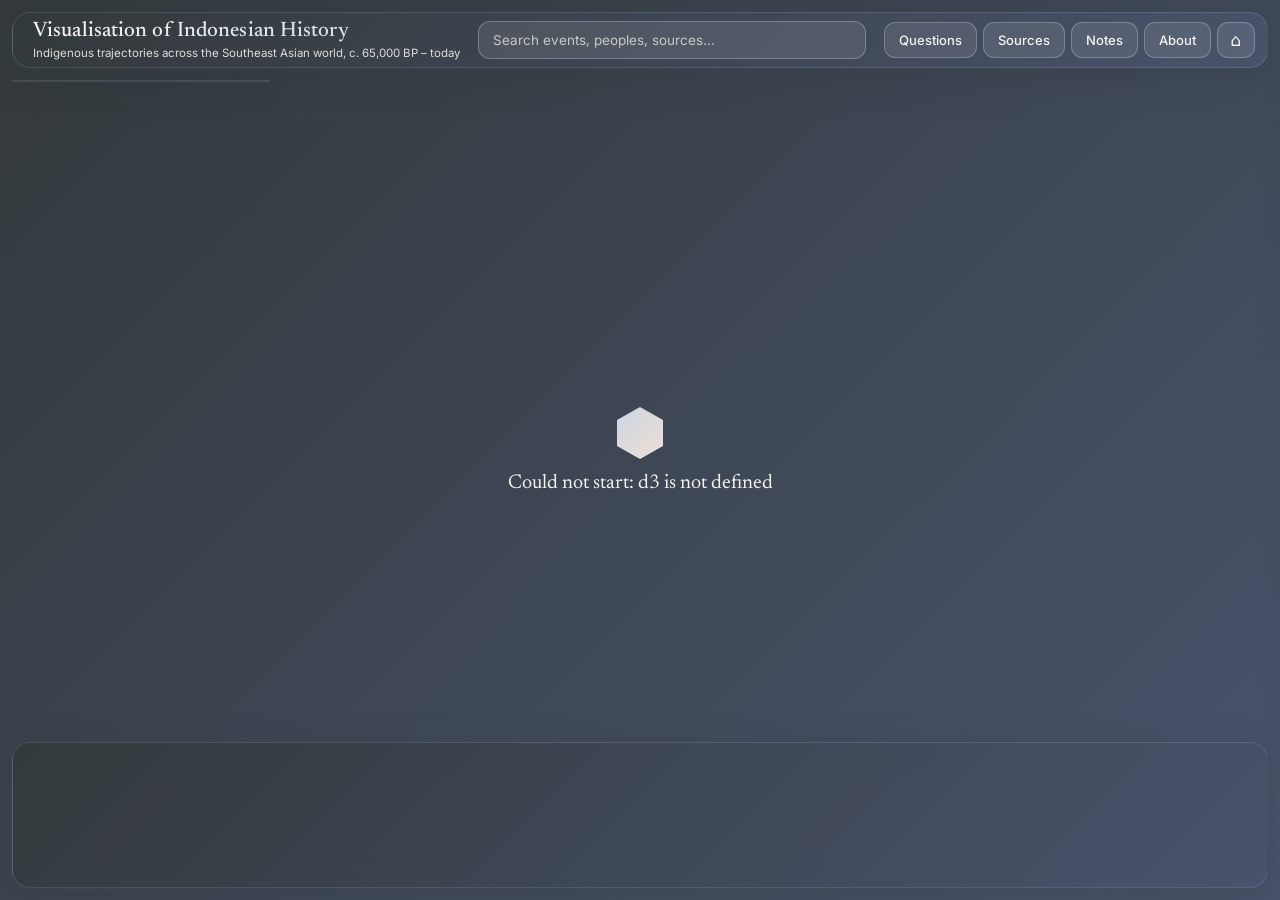
==== index.html @ e8278338 "First release: Civ-style hex map of Southeast Asian indigenous histories 111 event cards, 50 animate" ====
<!DOCTYPE html>
<html lang="en">
<head>
<meta charset="utf-8">
<meta name="viewport" content="width=device-width, initial-scale=1, viewport-fit=cover">
<title>Visualisation of Indonesian History</title>
<meta name="description" content="An interactive hex map of the Southeast Asian world: indigenous trajectories, trade, religion, colonialism and independence, with verifiable scholarly sources.">
<meta name="theme-color" content="#33393B">
<link rel="preconnect" href="https://fonts.googleapis.com">
<link rel="preconnect" href="https://fonts.gstatic.com" crossorigin>
<link href="https://fonts.googleapis.com/css2?family=Inter:wght@400;500;600&family=Newsreader:ital,opsz,wght@0,6..72,400;0,6..72,500;0,6..72,600;1,6..72,400;1,6..72,500&display=swap" rel="stylesheet">
<link rel="icon" href="data:image/svg+xml,%3Csvg xmlns=%27http://www.w3.org/2000/svg%27 viewBox=%270 0 32 32%27%3E%3Cpolygon points=%2716,2 29,9 29,23 16,30 3,23 3,9%27 fill=%27%2349546D%27 stroke=%27%23CCD6E6%27 stroke-width=%272%27/%3E%3C/svg%3E">
<link rel="stylesheet" href="css/app.css">
</head>
<body>
<div id="app">
  <!-- Map: canvases (hex world) + one SVG overlay for labels, routes, badges, banners -->
  <div id="map" aria-label="Hex map of Southeast Asia">
    <canvas id="hexCanvas"></canvas>
    <canvas id="dotsCanvas"></canvas>
    <svg id="svg" role="application" aria-label="Interactive map. Drag to pan, scroll to zoom."></svg>
    <div id="loading" class="loading"><div class="loading-hex"></div><span>Raising the map…</span></div>
  </div>

  <header id="topbar" class="topbar">
    <div class="brand">
      <h1>Visualisation of Indonesian History</h1>
      <p>Indigenous trajectories across the Southeast Asian world, c. 65,000&nbsp;BP – today</p>
    </div>
    <div class="search" role="search">
      <input id="search" type="search" placeholder="Search events, peoples, sources…" aria-label="Search events, peoples and sources" autocomplete="off">
      <div id="searchResults" class="search-results" hidden></div>
    </div>
    <nav class="topnav" aria-label="Main">
      <button class="btn" data-open="questions" aria-label="Questions guided tour">Questions</button>
      <button class="btn" data-open="sources" aria-label="Sources bibliography">Sources</button>
      <button class="btn" data-open="notes" aria-label="Notes">Notes</button>
      <button class="btn" data-open="about" aria-label="About">About</button>
      <button class="btn btn-icon" id="btnHome" aria-label="Reset map to home view" title="Home view">⌂</button>
    </nav>
  </header>

  <aside id="layers" class="layers" aria-label="Layers"></aside>

  <aside id="card" class="card" aria-label="Detail card" aria-hidden="true"></aside>

  <div id="tourHud" class="tour-hud" hidden></div>

  <footer id="timeline" class="timeline" aria-label="Timeline"></footer>

  <nav id="tabbar" class="tabbar" aria-label="Mobile navigation">
    <button data-tab="layers"><span>◫</span>Layers</button>
    <button data-open="questions"><span>?</span>Questions</button>
    <button data-open="sources"><span>❡</span>Sources</button>
    <button data-open="notes"><span>✎</span>Notes</button>
    <button data-open="about"><span>i</span>About</button>
  </nav>

  <div id="modal" class="modal" hidden><div class="modal-backdrop"></div><section class="modal-sheet" role="dialog" aria-modal="true" id="modalSheet"></section></div>
  <div id="popover" class="popover" hidden></div>
  <div id="tooltip" class="tooltip" role="tooltip" hidden></div>
</div>

<script src="vendor/d3.min.js"></script>
<script src="vendor/topojson-client.min.js"></script>
<script type="module" src="js/main.js"></script>
</body>
</html>
---- css/app.css ----
/* Visualisation of Indonesian History — palette A only.
   Forest River #33393B · Blue Indigo #49546D · Raindrops #B2ABB4 · Vaporous Gray #DFDDD7 · VG Var #F6F4EF · Dew #EEDED1 · Ancient Water #CCD6E6
   Rule: every surface sets its own colour together with its background. Raindrops only on dark. Soft body text on light: #5B6264. */
:root {
  --forest: #33393B; --indigo: #49546D; --rain: #B2ABB4; --vapor: #DFDDD7; --vgvar: #F6F4EF; --dew: #EEDED1; --water: #CCD6E6; --soft: #5B6264;
  --dusk: linear-gradient(135deg, #33393B 0%, #49546D 100%);
  --mist: linear-gradient(165deg, #F6F4EF, #EEDED1 55%, #CCD6E6);
  --serif: 'Newsreader', 'Iowan Old Style', 'Palatino Linotype', Georgia, serif;
  --sans: 'Inter', system-ui, -apple-system, 'Segoe UI', Roboto, sans-serif;
  --shadow: 0 10px 34px rgba(51, 57, 59, .28), 0 2px 8px rgba(73, 84, 109, .18);
  --tl-h: 146px; --top-h: 56px;
}
* { box-sizing: border-box; }
html, body { margin: 0; height: 100%; overflow: hidden; background: #33393B; color: #F6F4EF; font-family: var(--sans); font-size: 14px; -webkit-font-smoothing: antialiased; }
#app { position: fixed; inset: 0; }
button { font: inherit; cursor: pointer; }
a { color: inherit; }
:focus-visible { outline: 2px solid #CCD6E6; outline-offset: 2px; }
.card :focus-visible, .modal-sheet :focus-visible, .popover :focus-visible { outline-color: #49546D; }
[hidden] { display: none !important; }
.muted { color: var(--soft); }
kbd { font: 500 12px var(--sans); background: #EEDED1; color: #33393B; border-radius: 6px; padding: 1px 7px; border: 1px solid #DFDDD7; }
code { font: 13px ui-monospace, Menlo, monospace; background: #EEDED1; color: #33393B; padding: 1px 6px; border-radius: 6px; }

/* ---------- map ---------- */
#map { position: absolute; inset: 0; background: radial-gradient(120% 90% at 30% 20%, #49546D 0%, #3E4659 45%, #33393B 100%); overflow: hidden; }
#hexCanvas, #dotsCanvas, #svg { position: absolute; left: 0; top: 0; }
#hexCanvas, #dotsCanvas { pointer-events: none; }
#svg { touch-action: none; cursor: grab; outline: none; }
#svg:active { cursor: grabbing; }
.loading { position: absolute; inset: 0; display: grid; place-content: center; justify-items: center; gap: 14px; background: var(--dusk); color: #F6F4EF; font-family: var(--serif); font-size: 20px; z-index: 5; transition: opacity .6s; }
.loading.done { opacity: 0; pointer-events: none; }
.loading-hex { width: 46px; height: 52px; clip-path: polygon(50% 0, 100% 25%, 100% 75%, 50% 100%, 0 75%, 0 25%); background: linear-gradient(135deg, #CCD6E6, #EEDED1); animation: spin 1.6s ease-in-out infinite; }
@keyframes spin { 50% { transform: rotate(60deg) scale(.8); } }
.rivers, .borders { transition: opacity .5s; }
.river-path { stroke: #CCD6E6; stroke-width: 1.1px; stroke-opacity: .85; stroke-linecap: round; }
.border-path { stroke: #33393B; stroke-width: 1.2px; stroke-dasharray: 5 4; stroke-opacity: .55; }
.borders { opacity: 0; }

.map-label { font-family: var(--serif); font-style: italic; pointer-events: none; transition: opacity .35s; user-select: none; }
.map-label.sea { fill: #CCD6E6; }
.map-label.land { fill: #33393B; paint-order: stroke; stroke: rgba(246, 244, 239, .7); stroke-width: 3.2px; stroke-linejoin: round; font-weight: 500; }

/* routes */
.route { opacity: 0; pointer-events: none; transition: opacity .35s; }
.route.vis { opacity: 1; }
.route.vis .r-hit { pointer-events: stroke; cursor: pointer; }
.route.dim { opacity: .38; }
.route.faded { opacity: .34; }
.route.sel { filter: drop-shadow(0 0 5px rgba(246, 244, 239, .55)); }
.r-under { opacity: .6; }
.r-head-u { opacity: .85; }

/* event badges (hexagons) */
#g-badges .badge { position: absolute; pointer-events: none; outline: none; cursor: pointer; transform-origin: 0 0; }
#g-badges .badge.vis { pointer-events: auto; }
#g-badges .badge-in { transform-origin: 0 0; transform: scale(0); opacity: 0; transition: transform .3s cubic-bezier(.34, 1.56, .64, 1), opacity .25s ease; }
#g-badges .badge.vis .badge-in { transform: scale(1); opacity: 1; }
#g-badges .badge.vis:hover .badge-in { transform: translateY(-2px) scale(1.14); }
.b-shadow { opacity: .6; transition: opacity .15s; }
.b-glyph { font-family: 'Noto Sans Symbols 2', 'Noto Sans Symbols', 'Noto Sans Devanagari', 'Segoe UI Symbol', 'Apple Symbols', var(--sans); font-size: 16px; font-weight: 600; fill: #33393B; pointer-events: none; user-select: none; }
.badge:focus-visible .b-shadow { opacity: 1; fill: #F6F4EF; }
.badge.hl .b-shadow { fill: #CCD6E6; opacity: .95; }
.badge .pulse { transform-origin: 0 0; stroke: none; opacity: 0; }
.badge.sel .pulse { stroke: #F6F4EF; stroke-width: 2.2; animation: pulse 1.7s ease-out infinite; }
.badge.sel .b-shadow { fill: #F6F4EF; opacity: 1; }
@keyframes pulse { 0% { transform: scale(1); opacity: .95; } 100% { transform: scale(2.1); opacity: 0; } }
.badge .leader line { stroke: rgba(246, 244, 239, .75); stroke-width: 1.2; }
.badge .leader circle { fill: #F6F4EF; stroke: #33393B; stroke-width: 1; }
.badge:not(.nudged) .leader { display: none; }

/* people banners */
#g-banners .banner { pointer-events: none; opacity: 0; transition: opacity .25s; cursor: pointer; outline: none; }
#g-banners .banner.vis { opacity: 1; pointer-events: auto; }
.banner-in { transition: transform .18s; }
.banner:hover .banner-in { transform: translateY(-2px); }
.pill { stroke: rgba(204, 214, 230, .55); stroke-width: 1; filter: drop-shadow(0 2px 3px rgba(51, 57, 59, .45)); }
.pill-text { fill: #F6F4EF; font: 500 12px var(--sans); pointer-events: none; user-select: none; }
.pill-hex { fill: #CCD6E6; }
.pin { fill: #33393B; }
.pin-dot { fill: #F6F4EF; stroke: #33393B; stroke-width: 1.4; }
.banner.sel .pill, .banner:focus-visible .pill { stroke: #F6F4EF; stroke-width: 2.2; }

/* ---------- shared buttons ---------- */
.btn { display: inline-flex; align-items: center; justify-content: center; gap: 6px; min-height: 36px; padding: 6px 14px; border-radius: 11px; border: 1px solid rgba(246, 244, 239, .24); background: rgba(246, 244, 239, .10); color: #F6F4EF; font-size: 13px; font-weight: 500; text-decoration: none; transition: transform .18s, background .18s, box-shadow .18s; line-height: 1.1; }
.btn:hover { transform: translateY(-1px); background: rgba(246, 244, 239, .2); box-shadow: 0 4px 12px rgba(51, 57, 59, .25); }
.btn:disabled { opacity: .5; cursor: default; transform: none; box-shadow: none; }
.btn-icon { min-width: 38px; padding: 6px 8px; font-size: 17px; }
.btn-sm { min-height: 30px; padding: 4px 11px; font-size: 12.5px; border-radius: 10px; }
.btn-round { width: 42px; height: 42px; min-height: 42px; padding: 0; border-radius: 50%; font-size: 15px; background: linear-gradient(135deg, #F6F4EF, #CCD6E6); color: #33393B; border-color: transparent; }
.btn-round.btn-sm { width: 34px; height: 34px; min-height: 34px; font-size: 20px; background: rgba(246, 244, 239, .12); color: #F6F4EF; border: 1px solid rgba(246, 244, 239, .25); }
.btn-glass { background: rgba(246, 244, 239, .14); color: #F6F4EF; border-color: rgba(246, 244, 239, .3); }
.link-btn { background: none; border: 0; padding: 0; color: inherit; text-decoration: underline; text-underline-offset: 2px; font-size: inherit; cursor: pointer; }
/* light surfaces */
.card .btn:not(.btn-glass), .modal-sheet .btn, .popover .btn { background: #EEDED1; color: #33393B; border-color: #DFDDD7; }
.card .btn:not(.btn-glass):hover, .modal-sheet .btn:hover, .popover .btn:hover { background: #CCD6E6; }
.btn-quiet { background: transparent !important; border-color: #B2ABB4 !important; }
.btn-primary { background: var(--dusk) !important; color: #F6F4EF !important; border-color: transparent !important; }
.btn-primary:hover { box-shadow: 0 6px 16px rgba(73, 84, 109, .45); }
.x-btn { flex: none; }

/* ---------- top bar ---------- */
.topbar { position: absolute; z-index: 20; top: 12px; left: 12px; right: 12px; height: var(--top-h); display: flex; align-items: center; gap: 18px; padding: 0 12px 0 20px; border-radius: 18px; background: linear-gradient(135deg, rgba(51, 57, 59, .93), rgba(73, 84, 109, .9)); color: #F6F4EF; backdrop-filter: blur(14px) saturate(1.1); -webkit-backdrop-filter: blur(14px); box-shadow: var(--shadow); border: 1px solid rgba(204, 214, 230, .14); }
.brand { min-width: 0; flex: 0 1 auto; }
.brand h1 { margin: 0; font: 500 21px/1.1 var(--serif); letter-spacing: .005em; background: linear-gradient(90deg, #F6F4EF, #CCD6E6); -webkit-background-clip: text; background-clip: text; -webkit-text-fill-color: transparent; color: #F6F4EF; white-space: nowrap; }
.brand p { margin: 2px 0 0; font-size: 11.5px; color: #DFDDD7; white-space: nowrap; overflow: hidden; text-overflow: ellipsis; }
.search { position: relative; flex: 1 1 260px; max-width: 440px; margin-left: auto; }
.search input { width: 100%; height: 38px; border-radius: 12px; border: 1px solid rgba(246, 244, 239, .26); background: rgba(246, 244, 239, .10); color: #F6F4EF; padding: 0 14px; font: 13.5px var(--sans); }
.search input::placeholder { color: #DFDDD7; opacity: .85; }
.search input:focus { background: rgba(246, 244, 239, .18); outline: 2px solid #CCD6E6; outline-offset: 1px; }
.search-results { position: absolute; top: 46px; left: 0; right: 0; max-height: 60vh; overflow: auto; background: #F6F4EF; color: #33393B; border-radius: 14px; box-shadow: var(--shadow); padding: 6px; z-index: 30; }
.sr { display: flex; gap: 10px; width: 100%; text-align: left; border: 0; background: transparent; color: #33393B; padding: 8px 10px; border-radius: 10px; align-items: baseline; }
.sr:hover, .sr.on { background: #EEDED1; }
.sr-kind { flex: none; width: 54px; font-size: 10.5px; text-transform: uppercase; letter-spacing: .07em; color: #5B6264; font-weight: 600; }
.sr-main { display: grid; min-width: 0; } .sr-main b { font-weight: 500; overflow: hidden; text-overflow: ellipsis; white-space: nowrap; } .sr-main small { color: #5B6264; font-size: 12px; overflow: hidden; text-overflow: ellipsis; white-space: nowrap; }
.sr-none { padding: 12px; color: #5B6264; }
.topnav { display: flex; gap: 6px; flex: none; }

/* ---------- layers ---------- */
.layers { position: absolute; z-index: 15; left: 12px; top: calc(var(--top-h) + 24px); width: 258px; max-height: calc(100% - var(--top-h) - var(--tl-h) - 52px); overflow: auto; border-radius: 18px; background: linear-gradient(160deg, rgba(51, 57, 59, .92), rgba(73, 84, 109, .88)); color: #F6F4EF; backdrop-filter: blur(14px); -webkit-backdrop-filter: blur(14px); box-shadow: var(--shadow); border: 1px solid rgba(204, 214, 230, .14); scrollbar-width: thin; scrollbar-color: #49546D transparent; }
.layers-toggle { display: flex; justify-content: space-between; align-items: center; width: 100%; padding: 10px 16px; background: #3B4252; border: 0; color: #F6F4EF; font: 500 17px var(--serif); position: sticky; top: 0; z-index: 2; }
.layers.collapsed .layers-body { display: none; } .layers.collapsed .caret { transform: rotate(-90deg); } .caret { transition: transform .2s; }
.layers-body { padding: 0 8px 12px; }
.lyr-group { margin-top: 4px; padding-top: 6px; }
.lyr-h { display: flex; justify-content: space-between; padding: 6px 10px; font-size: 10.5px; letter-spacing: .1em; text-transform: uppercase; color: #DFDDD7; font-weight: 600; }
.lyr { position: relative; display: flex; align-items: center; gap: 9px; padding: 3px 8px; border-radius: 10px; cursor: pointer; transition: background .15s; min-height: 28px; }
.lyr:hover { background: rgba(246, 244, 239, .09); }
.lyr input { position: absolute; opacity: 0; pointer-events: none; }
.switch { flex: none; width: 30px; height: 18px; border-radius: 999px; background: rgba(246, 244, 239, .2); position: relative; transition: background .2s; }
.switch::after { content: ''; position: absolute; left: 2px; top: 2px; width: 14px; height: 14px; border-radius: 50%; background: #F6F4EF; transition: transform .2s, background .2s; }
.lyr input:checked + .switch { background: #CCD6E6; } .lyr input:checked + .switch::after { transform: translateX(12px); background: #33393B; }
.lyr input:focus-visible + .switch { outline: 2px solid #F6F4EF; outline-offset: 2px; }
.lyr-glyph { flex: none; width: 22px; height: 24px; display: grid; place-items: center; font: 600 13px 'Noto Sans Symbols 2', 'Noto Sans Symbols', 'Noto Sans Devanagari', 'Segoe UI Symbol', var(--sans); color: #33393B; background: var(--c); clip-path: polygon(50% 0, 100% 25%, 100% 75%, 50% 100%, 0 75%, 0 25%); }
.lyr-name { flex: 1; font-size: 12.8px; line-height: 1.25; }
.lyr-count { font-size: 11.5px; color: #DFDDD7; font-variant-numeric: tabular-nums; }
.lyr-all { text-transform: none; letter-spacing: 0; font-weight: 500; font-size: 11.5px; }
.legend { margin: 8px 6px 0; padding: 6px 8px 8px; border-radius: 12px; background: rgba(246, 244, 239, .07); }
.leg { display: flex; align-items: center; gap: 8px; padding: 2px 4px; font-size: 12px; } .leg i { width: 14px; height: 14px; border-radius: 4px; border: 1px solid rgba(51, 57, 59, .5); flex: none; }
.leg-note { font-size: 10.5px; color: #DFDDD7; padding: 4px; }

/* ---------- card drawer ---------- */
.card { position: absolute; z-index: 25; right: 12px; top: calc(var(--top-h) + 24px); bottom: calc(var(--tl-h) + 24px); width: 428px; max-width: calc(100% - 24px); border-radius: 18px; background: #F6F4EF; color: #33393B; box-shadow: var(--shadow); overflow: hidden; transform: translateX(calc(100% + 30px)); transition: transform .32s cubic-bezier(.2, .8, .2, 1); border: 1px solid rgba(204, 214, 230, .3); }
.card.open { transform: none; }
.card-scroll { height: 100%; overflow-y: auto; scrollbar-width: thin; scrollbar-color: #B2ABB4 transparent; }
.card-head { position: relative; min-height: 190px; padding: 14px 16px 18px; background: var(--dusk); color: #F6F4EF; display: flex; flex-direction: column; gap: 10px; overflow: hidden; }
.card-head .pattern { position: absolute; inset: 0; width: 100%; height: 100%; }
.card-head-shade { position: absolute; inset: 0; background: linear-gradient(90deg, rgba(51, 57, 59, .72), rgba(51, 57, 59, .25) 70%, transparent), linear-gradient(0deg, rgba(51, 57, 59, .55), transparent 55%); }
.card-head > *:not(.pattern):not(.card-head-shade) { position: relative; }
.card-tools { display: flex; justify-content: flex-end; gap: 6px; }
.card-chips { display: flex; flex-wrap: wrap; gap: 6px; }
.card-title-row { display: flex; gap: 12px; align-items: center; margin-top: auto; }
.card-glyph { flex: none; width: 48px; height: 54px; display: grid; place-items: center; font: 600 22px 'Noto Sans Symbols 2', 'Noto Sans Symbols', 'Noto Sans Devanagari', 'Segoe UI Symbol', var(--sans); color: #33393B; background: linear-gradient(160deg, #F6F4EF, var(--c)); clip-path: polygon(50% 0, 100% 25%, 100% 75%, 50% 100%, 0 75%, 0 25%); }
.card-title { margin: 0; font: 500 26px/1.15 var(--serif); color: #F6F4EF; }
.card-sub { margin-top: 5px; font-size: 13px; color: #DFDDD7; display: flex; flex-wrap: wrap; gap: 4px 6px; }
.chip { display: inline-flex; align-items: center; min-height: 32px; padding: 4px 13px; border-radius: 999px; background: #EEDED1; color: #33393B; border: 1px solid #DFDDD7; font-size: 12.5px; text-align: left; transition: transform .18s, background .18s; }
button.chip:hover { transform: translateY(-1px); background: #CCD6E6; }
.chip-glass { min-height: 0; padding: 3px 11px; font-size: 11.5px; background: rgba(246, 244, 239, .15); color: #F6F4EF; border: 1px solid rgba(246, 244, 239, .32); }
.chip-sm { min-height: 24px; padding: 2px 9px; font-size: 11.5px; }
.chip-missing { background: #EEDED1; color: #6E4540; border: 1px dashed #C4968F; }
.card-body { padding: 18px 20px 30px; background: #F6F4EF; color: #33393B; }
.lede { margin: 0 0 14px; font: 400 19.5px/1.5 var(--serif); color: #33393B; }
.lede-sm { margin: 0 0 12px; color: #33393B; }
.para { margin: 0 0 12px; font-size: 14.5px; line-height: 1.68; color: #33393B; }
.debate { margin: 16px 0; padding: 12px 15px; border-radius: 14px; background: #EEDED1; color: #33393B; }
.debate p { margin: 4px 0 0; font-size: 14px; line-height: 1.6; }
.debate-h { font-size: 11px; letter-spacing: .1em; text-transform: uppercase; font-weight: 600; color: #5B6264; }
.card-sec { margin-top: 24px; }
.sec-h { margin: 0 0 10px; font: 600 11.5px var(--sans); letter-spacing: .1em; text-transform: uppercase; color: #5B6264; }
.sec-row { display: flex; justify-content: space-between; align-items: center; gap: 8px; margin-bottom: 4px; } .sec-row .sec-h { margin: 0; }
.chips { display: flex; flex-wrap: wrap; gap: 8px; }
.meta { display: grid; grid-template-columns: auto 1fr; gap: 6px 14px; margin: 6px 0 4px; font-size: 13.5px; } .meta dt { color: #5B6264; } .meta dd { margin: 0; }
.meta a, .src-links a, .card a { color: #49546D; }
.through-time { list-style: none; margin: 0; padding: 0 0 0 16px; border-left: 2px solid #CCD6E6; }
.through-time li { position: relative; padding: 0 0 16px 14px; } .through-time li::before { content: ''; position: absolute; left: -23px; top: 5px; width: 12px; height: 12px; background: linear-gradient(135deg, #33393B, #49546D); clip-path: polygon(50% 0, 100% 25%, 100% 75%, 50% 100%, 0 75%, 0 25%); }
.tt-period { font: 500 16px var(--serif); } .through-time p { margin: 3px 0 6px; font-size: 14px; line-height: 1.6; } .tt-src { display: flex; gap: 6px; flex-wrap: wrap; }

/* sources */
.sources { list-style: none; counter-reset: src; margin: 8px 0 0; padding: 0; display: grid; gap: 12px; }
.src { counter-increment: src; position: relative; padding: 12px 14px 12px 46px; border-radius: 14px; background: linear-gradient(165deg, #F6F4EF, #EEDED1); border: 1px solid #DFDDD7; color: #33393B; }
.src::before { content: counter(src); position: absolute; left: 12px; top: 12px; width: 24px; height: 24px; border-radius: 50%; display: grid; place-items: center; background: var(--dusk); color: #F6F4EF; font: 600 11.5px var(--sans); }
.src.missing::before { display: none; } .src.missing { padding-left: 14px; }
.sources.one .src { padding-left: 14px; } .sources.one .src::before { display: none; }
.src-cite { font-size: 13.5px; line-height: 1.55; } .c-auth { font-weight: 600; } .cite em { font-style: italic; } .src-pages { color: #5B6264; }
.src-badges { display: flex; flex-wrap: wrap; gap: 6px; margin: 7px 0 2px; }
.tag { display: inline-flex; padding: 1px 9px; border-radius: 999px; font-size: 11px; font-weight: 500; background: #DFDDD7; color: #33393B; border: 1px solid #B2ABB4; }
.tag.b-peer { background: #CCD6E6; border-color: #49546D; } .tag.b-oa { background: #F6F4EF; border-color: #49546D; }
.tag.b-local { background: #33393B; color: #F6F4EF; border-color: #33393B; } .tag.b-repo { background: #CCD6E6; border-color: #49546D; }
.src-note { font-size: 12.5px; color: #5B6264; margin: 4px 0; line-height: 1.5; }
.src-links { display: flex; flex-wrap: wrap; align-items: center; gap: 4px 12px; font-size: 12.5px; margin-top: 6px; } .isbn { color: #5B6264; }
.verify-result { margin-top: 8px; font-size: 12.5px; line-height: 1.45; border-radius: 10px; }
.verify-result:not(:empty) { padding: 6px 10px; }
.st-ok { background: #CCD6E6; color: #33393B; } .st-search, .st-weak, .st-busy, .st-offline { background: #DFDDD7; color: #33393B; }
.st-warn, .st-mismatch, .st-notfound { background: #EEDED1; color: #6E4540; border: 1px solid #C4968F; }

/* notes */
.notes-sec textarea { width: 100%; margin: 8px 0; border-radius: 12px; border: 1px solid #B2ABB4; background: #F6F4EF; color: #33393B; padding: 10px 12px; font: 14px/1.5 var(--sans); resize: vertical; }
.row { display: flex; flex-wrap: wrap; gap: 8px; align-items: center; } .row.sp { justify-content: space-between; margin: 10px 0; }
.notes-list { list-style: none; margin: 0; padding: 0; display: grid; gap: 10px; }
.note { padding: 10px 13px; border-radius: 12px; background: #EEDED1; color: #33393B; } .note p { margin: 4px 0 0; font-size: 14px; line-height: 1.55; }
.note-meta { display: flex; flex-wrap: wrap; gap: 4px 10px; align-items: center; font-size: 12px; color: #5B6264; } .note-target { color: #33393B; font-weight: 500; } .note-src { font-size: 12px !important; color: #5B6264; }
.note-meta .link-btn { margin-left: auto; color: #49546D; }

/* ---------- timeline ---------- */
.timeline { position: absolute; z-index: 20; left: 12px; right: 12px; bottom: 12px; height: var(--tl-h); border-radius: 18px; padding: 10px 18px 6px; background: linear-gradient(135deg, rgba(51, 57, 59, .94), rgba(73, 84, 109, .92)); color: #F6F4EF; backdrop-filter: blur(14px); -webkit-backdrop-filter: blur(14px); box-shadow: var(--shadow); border: 1px solid rgba(204, 214, 230, .14); display: flex; flex-direction: column; gap: 2px; }
.tl-head { display: flex; align-items: center; justify-content: space-between; gap: 16px; min-height: 48px; }
.tl-era { min-width: 0; } .era-name { font: 500 27px/1.05 var(--serif); color: #F6F4EF; white-space: nowrap; } .era-years { font-size: 12px; color: #DFDDD7; margin-top: 2px; }
.tl-controls { display: flex; align-items: center; gap: 10px; flex-wrap: nowrap; }
.segs { display: inline-flex; padding: 3px; gap: 2px; border-radius: 999px; background: rgba(246, 244, 239, .11); }
.seg { border: 0; background: transparent; color: #DFDDD7; padding: 5px 12px; border-radius: 999px; font-size: 12px; font-weight: 500; min-height: 28px; transition: background .18s, color .18s; }
.seg:hover { color: #F6F4EF; } .seg.on { background: #F6F4EF; color: #33393B; }
.win-text { font-size: 12px; color: #DFDDD7; min-width: 112px; text-align: right; font-variant-numeric: tabular-nums; }
.tl-track { flex: 1; min-height: 0; position: relative; } .tl-svg { display: block; width: 100%; user-select: none; -webkit-user-select: none; touch-action: none; }
.band { cursor: pointer; outline: none; }
.band-rect { fill: rgba(204, 214, 230, .13); transition: fill .2s; } .band:nth-child(even) .band-rect { fill: rgba(204, 214, 230, .2); }
.band:hover .band-rect, .band:focus-visible .band-rect { fill: rgba(204, 214, 230, .32); }
.band-label { fill: #F6F4EF; font: 500 11.5px var(--sans); pointer-events: none; }
.year-label { fill: #DFDDD7; font: 10.5px var(--sans); pointer-events: none; }
.tick { cursor: pointer; opacity: .42; transition: opacity .2s; } .tick.in { opacity: 1; } .tick.off { opacity: .1; pointer-events: none; } .tick:hover { opacity: 1; } .tick.sel line { stroke-width: 4; }
.brush-body { fill: rgba(204, 214, 230, .16); stroke: #CCD6E6; stroke-width: 1.4; cursor: grab; } .brush-body:active { cursor: grabbing; }
.brush-h { fill: #CCD6E6; cursor: ew-resize; } .is-cumulative .brush-body { fill: rgba(204, 214, 230, .1); }

/* ---------- modal / popover / tour ---------- */
.modal { position: fixed; inset: 0; z-index: 50; display: grid; place-items: center; }
.modal-backdrop { position: absolute; inset: 0; background: rgba(51, 57, 59, .58); backdrop-filter: blur(4px); }
.modal-sheet { position: relative; width: min(720px, 94vw); max-height: 88vh; display: flex; flex-direction: column; border-radius: 20px; background: #F6F4EF; color: #33393B; box-shadow: 0 24px 70px rgba(51, 57, 59, .5); overflow: hidden; opacity: 0; transform: translateY(10px) scale(.985); transition: opacity .22s, transform .22s; }
.modal.open .modal-sheet { opacity: 1; transform: none; }
.modal-sheet.wide { width: min(1000px, 96vw); }
.modal-head { display: flex; align-items: center; justify-content: space-between; gap: 12px; padding: 16px 20px 14px; background: var(--mist); color: #33393B; border-bottom: 1px solid #DFDDD7; }
.modal-head h2 { margin: 0; font: 500 26px var(--serif); color: #33393B; }
.modal-body { overflow: auto; padding: 0; background: #F6F4EF; color: #33393B; }
.panel-body { padding: 18px 22px 28px; color: #33393B; }
.prose p, .prose li { line-height: 1.65; font-size: 14.5px; } .prose .lede { font-size: 19px; }
.filters { display: flex; flex-wrap: wrap; gap: 10px; align-items: center; }
.filters input[type=search], .filters select { height: 38px; border-radius: 11px; border: 1px solid #B2ABB4; background: #F6F4EF; color: #33393B; padding: 0 12px; font: 13.5px var(--sans); }
.filters input[type=search] { flex: 1 1 220px; }
.check { display: inline-flex; align-items: center; gap: 7px; font-size: 13px; color: #33393B; min-height: 32px; } .check input { width: 16px; height: 16px; accent-color: #49546D; }
.src-cards { list-style: none; padding: 0; margin: 4px 0 0; display: grid; gap: 12px; }
.src-card { border-radius: 14px; } .src-cited { padding: 6px 4px 0 14px; font-size: 12.5px; color: #33393B; } .cited-list { display: flex; flex-wrap: wrap; gap: 6px; margin-top: 8px; } .src-cited .link-btn { color: #49546D; }
.popover { position: fixed; z-index: 45; width: 380px; max-width: calc(100vw - 24px); max-height: 74vh; overflow: auto; padding: 14px 14px 12px; border-radius: 18px; background: #F6F4EF; color: #33393B; box-shadow: var(--shadow); border: 1px solid #DFDDD7; }
.pop-h { font: 500 21px var(--serif); padding: 2px 6px; } .pop-sub { margin: 2px 6px 10px; font-size: 12.8px; line-height: 1.5; }
.q-list { list-style: none; margin: 0; padding: 0; display: grid; gap: 2px; }
.q-btn { display: flex; align-items: center; gap: 12px; width: 100%; text-align: left; padding: 8px 10px; border-radius: 12px; border: 0; background: transparent; color: #33393B; min-height: 40px; transition: background .15s; }
.q-btn:hover:not(:disabled) { background: #EEDED1; } .q-btn:disabled { color: #5B6264; opacity: .75; cursor: default; }
.q-n { flex: none; width: 26px; height: 26px; border-radius: 50%; display: grid; place-items: center; background: var(--dusk); color: #F6F4EF; font: 600 12px var(--sans); } .q-t { flex: 1; font-size: 13.5px; } .q-c { font-size: 11.5px; color: #5B6264; }
.tour-hud { position: absolute; z-index: 22; top: calc(var(--top-h) + 24px); left: 50%; transform: translateX(-50%); width: min(460px, calc(100% - 24px)); padding: 10px 14px 12px; border-radius: 16px; background: var(--dusk); color: #F6F4EF; box-shadow: var(--shadow); }
.tour-top { display: flex; gap: 10px; align-items: baseline; font-size: 13.5px; } .tour-top b { font: 500 20px var(--serif); } .tour-top .muted { margin-left: auto; color: #DFDDD7; font-size: 12px; }
.tour-bar { height: 3px; border-radius: 3px; background: rgba(246, 244, 239, .2); margin: 8px 0; overflow: hidden; } .tour-bar i { display: block; height: 100%; background: #CCD6E6; width: 0; animation: grow linear forwards; } @keyframes grow { to { width: 100%; } }
.tour-btns { display: flex; gap: 8px; } .tour-hud .btn-primary { background: linear-gradient(135deg, #F6F4EF, #CCD6E6) !important; color: #33393B !important; }
.tooltip { position: fixed; z-index: 70; max-width: 290px; padding: 8px 12px; border-radius: 11px; background: linear-gradient(135deg, #33393B, #49546D); color: #F6F4EF; font-size: 12.5px; line-height: 1.4; box-shadow: var(--shadow); pointer-events: none; border: 1px solid rgba(204, 214, 230, .22); }
.tooltip span { color: #DFDDD7; } .tooltip.sticky { pointer-events: auto; } .tooltip a { color: #CCD6E6; }

.tabbar { display: none; }

/* ---------- mobile ---------- */
@media (max-width: 1180px) { .brand p { display: none; } .topnav .btn { padding: 6px 10px; } }
@media (max-width: 980px) { .win-text { display: none; } .segs[aria-label="Playback speed"] { display: none; } }
@media (max-width: 759px) {
  :root { --tl-h: 156px; --top-h: 92px; }
  .topbar { flex-wrap: wrap; height: var(--top-h); padding: 8px 12px 10px; gap: 8px; align-content: center; top: 8px; left: 8px; right: 8px; }
  .brand { flex: 1 1 70%; } .brand h1 { font-size: 15.5px; white-space: normal; line-height: 1.15; }
  .search { order: 3; flex: 1 1 100%; max-width: none; margin: 0; } .search input { height: 40px; }
  .topnav { margin-left: auto; } .topnav .btn:not(#btnHome) { display: none; }
  .layers { left: 8px; right: 8px; top: auto; bottom: 8px; width: auto; max-height: 62vh; transform: translateY(115%); transition: transform .3s; z-index: 35; }
  .layers.sheet-open { transform: none; }
  .timeline { left: 8px; right: 8px; bottom: 64px; padding: 8px 12px 4px; } .era-name { font-size: 17px; white-space: normal; } .era-years { white-space: nowrap; font-size: 11px; } .tl-head { min-height: 44px; gap: 8px; } .tl-controls { gap: 6px; flex: none; } .tl-era { flex: 1; } .btn-round { width: 40px; height: 40px; min-height: 40px; } .seg { min-height: 32px; }
  .segs[aria-label="Window mode"] .seg { padding: 4px 8px; font-size: 11px; }
  .tabbar { display: grid; grid-template-columns: repeat(5, 1fr); position: absolute; z-index: 30; left: 8px; right: 8px; bottom: 8px; height: 52px; border-radius: 16px; background: var(--dusk); box-shadow: var(--shadow); }
  .tabbar button { background: transparent; border: 0; color: #F6F4EF; font-size: 10.5px; display: grid; place-items: center; align-content: center; gap: 1px; min-height: 44px; } .tabbar span { font-size: 16px; font-family: var(--serif); }
  .card { left: 8px; right: 8px; width: auto; top: auto; bottom: 8px; height: 62vh; max-width: none; transform: translateY(112%); z-index: 40; }
  .card.open { transform: none; }
  .card-title { font-size: 22px; } .chip { min-height: 44px; } .chip-glass, .chip-sm { min-height: 0; } .btn { min-height: 44px; } .btn-sm { min-height: 40px; } .btn-icon { min-width: 44px; }
  .btn-round.btn-sm { width: 40px; height: 40px; min-height: 40px; }
  .modal-sheet { width: 100vw !important; max-height: 100vh; height: 100vh; border-radius: 0; }
  .popover { left: 8px !important; right: 8px !important; top: auto !important; bottom: 70px; width: auto; max-width: none; }
  .tour-hud { top: calc(var(--top-h) + 20px); }
}
@media (max-width: 759px) { .year-label { display: none; } }
@media (prefers-reduced-motion: reduce) {
  *, *::before, *::after { animation-duration: .001ms !important; animation-iteration-count: 1 !important; transition-duration: .001ms !important; }
}
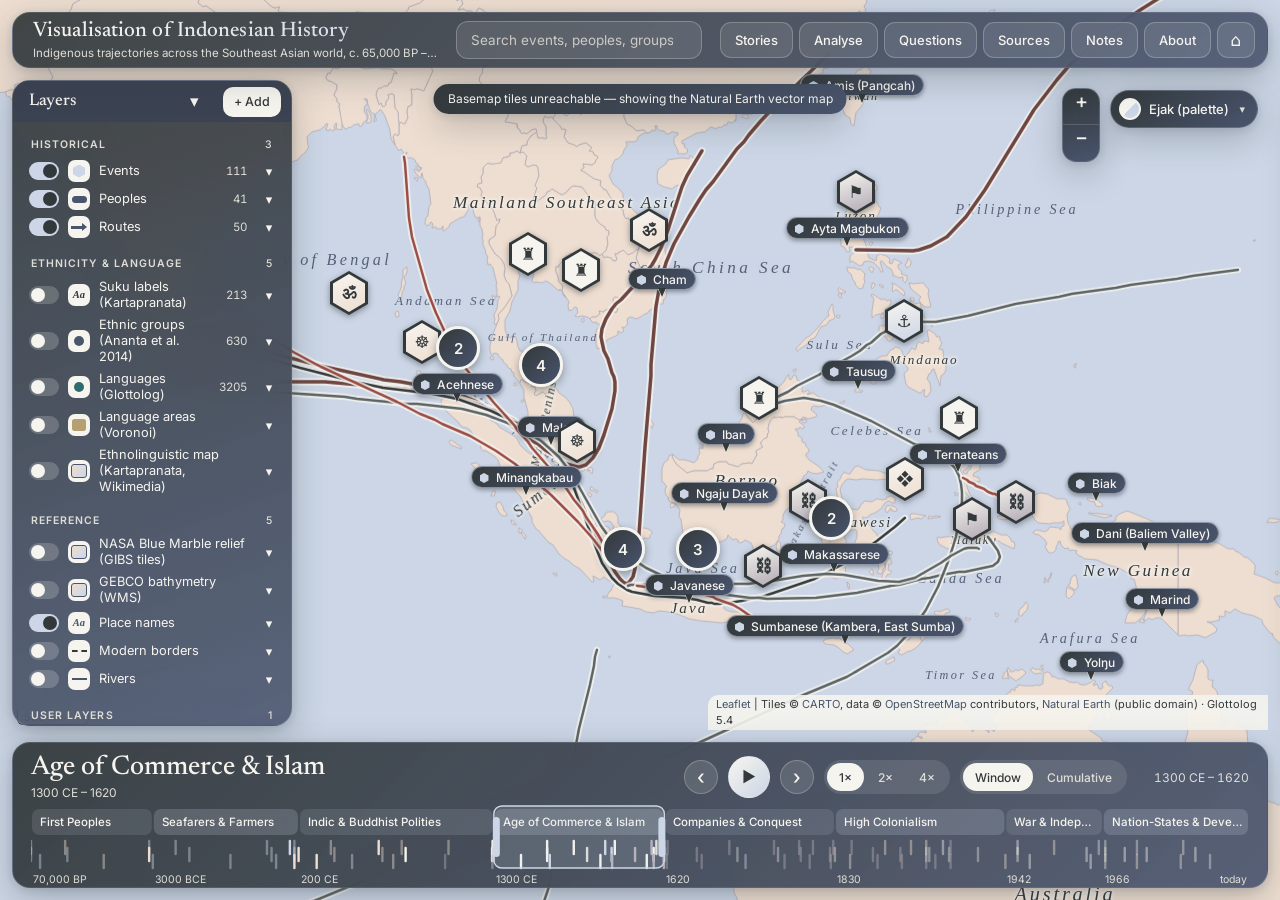
==== commit 64c68cbe: "v2: Leaflet GIS map, 630 ethnic groups, Kartapranata overlay, layer manager, spatial analysis, Sumba" ====
--- a/index.html
+++ b/index.html
@@ -4,22 +4,22 @@
 <meta charset="utf-8">
 <meta name="viewport" content="width=device-width, initial-scale=1, viewport-fit=cover">
 <title>Visualisation of Indonesian History</title>
-<meta name="description" content="An interactive hex map of the Southeast Asian world: indigenous trajectories, trade, religion, colonialism and independence, with verifiable scholarly sources.">
+<meta name="description" content="An interactive web map of the Southeast Asian world: indigenous trajectories, trade, religion, colonialism and independence, with GIS layers, spatial analysis, stories and verifiable scholarly sources.">
 <meta name="theme-color" content="#33393B">
 <link rel="preconnect" href="https://fonts.googleapis.com">
 <link rel="preconnect" href="https://fonts.gstatic.com" crossorigin>
 <link href="https://fonts.googleapis.com/css2?family=Inter:wght@400;500;600&family=Newsreader:ital,opsz,wght@0,6..72,400;0,6..72,500;0,6..72,600;1,6..72,400;1,6..72,500&display=swap" rel="stylesheet">
-<link rel="icon" href="data:image/svg+xml,%3Csvg xmlns=%27http://www.w3.org/2000/svg%27 viewBox=%270 0 32 32%27%3E%3Cpolygon points=%2716,2 29,9 29,23 16,30 3,23 3,9%27 fill=%27%2349546D%27 stroke=%27%23CCD6E6%27 stroke-width=%272%27/%3E%3C/svg%3E">
+<link rel="icon" href="data:image/svg+xml,%3Csvg xmlns=%27http://www.w3.org/2000/svg%27 viewBox=%270 0 32 32%27%3E%3Ccircle cx=%2716%27 cy=%2716%27 r=%2712%27 fill=%27%2349546D%27 stroke=%27%23CCD6E6%27 stroke-width=%272.5%27/%3E%3Cpath d=%27M8 18c4-8 12-8 16-2%27 fill=%27none%27 stroke=%27%23EEDED1%27 stroke-width=%272%27/%3E%3C/svg%3E">
+<link rel="stylesheet" href="vendor/leaflet.css">
+<link rel="stylesheet" href="vendor/leaflet-geoman.css">
+<link rel="stylesheet" href="vendor/MarkerCluster.css">
 <link rel="stylesheet" href="css/app.css">
+<link rel="stylesheet" href="css/gis.css">
 </head>
 <body>
 <div id="app">
-  <!-- Map: canvases (hex world) + one SVG overlay for labels, routes, badges, banners -->
-  <div id="map" aria-label="Hex map of Southeast Asia">
-    <canvas id="hexCanvas"></canvas>
-    <canvas id="dotsCanvas"></canvas>
-    <svg id="svg" role="application" aria-label="Interactive map. Drag to pan, scroll to zoom."></svg>
-    <div id="loading" class="loading"><div class="loading-hex"></div><span>Raising the map…</span></div>
+  <div id="map" aria-label="Interactive web map of Southeast Asia">
+    <div id="loading" class="loading"><div class="loading-dot"></div><span>Raising the map…</span></div>
   </div>
 
   <header id="topbar" class="topbar">
@@ -28,10 +28,12 @@
       <p>Indigenous trajectories across the Southeast Asian world, c. 65,000&nbsp;BP – today</p>
     </div>
     <div class="search" role="search">
-      <input id="search" type="search" placeholder="Search events, peoples, sources…" aria-label="Search events, peoples and sources" autocomplete="off">
+      <input id="search" type="search" placeholder="Search events, peoples, groups, layers, sources…" aria-label="Search events, peoples, ethnic groups, layers and sources" autocomplete="off">
       <div id="searchResults" class="search-results" hidden></div>
     </div>
     <nav class="topnav" aria-label="Main">
+      <button class="btn" data-open="stories" aria-label="Stories">Stories</button>
+      <button class="btn" data-open="analyse" aria-label="Spatial analysis">Analyse</button>
       <button class="btn" data-open="questions" aria-label="Questions guided tour">Questions</button>
       <button class="btn" data-open="sources" aria-label="Sources bibliography">Sources</button>
       <button class="btn" data-open="notes" aria-label="Notes">Notes</button>
@@ -41,28 +43,39 @@
   </header>
 
   <aside id="layers" class="layers" aria-label="Layers"></aside>
+  <aside id="analyse" class="layers analyse" aria-label="Analyse" hidden></aside>
+  <aside id="story" class="story" aria-label="Story" hidden></aside>
 
   <aside id="card" class="card" aria-label="Detail card" aria-hidden="true"></aside>
 
   <div id="tourHud" class="tour-hud" hidden></div>
+  <div id="liveMeasure" class="live-measure" hidden></div>
 
   <footer id="timeline" class="timeline" aria-label="Timeline"></footer>
 
   <nav id="tabbar" class="tabbar" aria-label="Mobile navigation">
     <button data-tab="layers"><span>◫</span>Layers</button>
-    <button data-open="questions"><span>?</span>Questions</button>
+    <button data-open="stories"><span>❦</span>Stories</button>
+    <button data-open="analyse"><span>⌖</span>Analyse</button>
     <button data-open="sources"><span>❡</span>Sources</button>
-    <button data-open="notes"><span>✎</span>Notes</button>
-    <button data-open="about"><span>i</span>About</button>
+    <button data-open="more"><span>⋯</span>More</button>
   </nav>
 
   <div id="modal" class="modal" hidden><div class="modal-backdrop"></div><section class="modal-sheet" role="dialog" aria-modal="true" id="modalSheet"></section></div>
   <div id="popover" class="popover" hidden></div>
   <div id="tooltip" class="tooltip" role="tooltip" hidden></div>
 </div>
+<svg width="0" height="0" style="position:absolute" aria-hidden="true" focusable="false"><defs id="svgDefs"></defs></svg>
 
-<script src="vendor/d3.min.js"></script>
 <script src="vendor/topojson-client.min.js"></script>
+<script src="vendor/leaflet.js"></script>
+<script src="vendor/leaflet-geoman.min.js"></script>
+<script src="vendor/leaflet.markercluster.js"></script>
+<script src="vendor/leaflet-heat.js"></script>
+<script src="vendor/esri-leaflet.js"></script>
+<script src="vendor/turf.min.js"></script>
+<script src="vendor/shp.min.js"></script>
+<script src="vendor/togeojson.umd.js"></script>
 <script type="module" src="js/main.js"></script>
 </body>
 </html>
--- a/vendor/leaflet.css
+++ b/vendor/leaflet.css
@@ -0,0 +1,661 @@
+/* required styles */
+
+.leaflet-pane,
+.leaflet-tile,
+.leaflet-marker-icon,
+.leaflet-marker-shadow,
+.leaflet-tile-container,
+.leaflet-pane > svg,
+.leaflet-pane > canvas,
+.leaflet-zoom-box,
+.leaflet-image-layer,
+.leaflet-layer {
+	position: absolute;
+	left: 0;
+	top: 0;
+	}
+.leaflet-container {
+	overflow: hidden;
+	}
+.leaflet-tile,
+.leaflet-marker-icon,
+.leaflet-marker-shadow {
+	-webkit-user-select: none;
+	   -moz-user-select: none;
+	        user-select: none;
+	  -webkit-user-drag: none;
+	}
+/* Prevents IE11 from highlighting tiles in blue */
+.leaflet-tile::selection {
+	background: transparent;
+}
+/* Safari renders non-retina tile on retina better with this, but Chrome is worse */
+.leaflet-safari .leaflet-tile {
+	image-rendering: -webkit-optimize-contrast;
+	}
+/* hack that prevents hw layers "stretching" when loading new tiles */
+.leaflet-safari .leaflet-tile-container {
+	width: 1600px;
+	height: 1600px;
+	-webkit-transform-origin: 0 0;
+	}
+.leaflet-marker-icon,
+.leaflet-marker-shadow {
+	display: block;
+	}
+/* .leaflet-container svg: reset svg max-width decleration shipped in Joomla! (joomla.org) 3.x */
+/* .leaflet-container img: map is broken in FF if you have max-width: 100% on tiles */
+.leaflet-container .leaflet-overlay-pane svg {
+	max-width: none !important;
+	max-height: none !important;
+	}
+.leaflet-container .leaflet-marker-pane img,
+.leaflet-container .leaflet-shadow-pane img,
+.leaflet-container .leaflet-tile-pane img,
+.leaflet-container img.leaflet-image-layer,
+.leaflet-container .leaflet-tile {
+	max-width: none !important;
+	max-height: none !important;
+	width: auto;
+	padding: 0;
+	}
+
+.leaflet-container img.leaflet-tile {
+	/* See: https://bugs.chromium.org/p/chromium/issues/detail?id=600120 */
+	mix-blend-mode: plus-lighter;
+}
+
+.leaflet-container.leaflet-touch-zoom {
+	-ms-touch-action: pan-x pan-y;
+	touch-action: pan-x pan-y;
+	}
+.leaflet-container.leaflet-touch-drag {
+	-ms-touch-action: pinch-zoom;
+	/* Fallback for FF which doesn't support pinch-zoom */
+	touch-action: none;
+	touch-action: pinch-zoom;
+}
+.leaflet-container.leaflet-touch-drag.leaflet-touch-zoom {
+	-ms-touch-action: none;
+	touch-action: none;
+}
+.leaflet-container {
+	-webkit-tap-highlight-color: transparent;
+}
+.leaflet-container a {
+	-webkit-tap-highlight-color: rgba(51, 181, 229, 0.4);
+}
+.leaflet-tile {
+	filter: inherit;
+	visibility: hidden;
+	}
+.leaflet-tile-loaded {
+	visibility: inherit;
+	}
+.leaflet-zoom-box {
+	width: 0;
+	height: 0;
+	-moz-box-sizing: border-box;
+	     box-sizing: border-box;
+	z-index: 800;
+	}
+/* workaround for https://bugzilla.mozilla.org/show_bug.cgi?id=888319 */
+.leaflet-overlay-pane svg {
+	-moz-user-select: none;
+	}
+
+.leaflet-pane         { z-index: 400; }
+
+.leaflet-tile-pane    { z-index: 200; }
+.leaflet-overlay-pane { z-index: 400; }
+.leaflet-shadow-pane  { z-index: 500; }
+.leaflet-marker-pane  { z-index: 600; }
+.leaflet-tooltip-pane   { z-index: 650; }
+.leaflet-popup-pane   { z-index: 700; }
+
+.leaflet-map-pane canvas { z-index: 100; }
+.leaflet-map-pane svg    { z-index: 200; }
+
+.leaflet-vml-shape {
+	width: 1px;
+	height: 1px;
+	}
+.lvml {
+	behavior: url(#default#VML);
+	display: inline-block;
+	position: absolute;
+	}
+
+
+/* control positioning */
+
+.leaflet-control {
+	position: relative;
+	z-index: 800;
+	pointer-events: visiblePainted; /* IE 9-10 doesn't have auto */
+	pointer-events: auto;
+	}
+.leaflet-top,
+.leaflet-bottom {
+	position: absolute;
+	z-index: 1000;
+	pointer-events: none;
+	}
+.leaflet-top {
+	top: 0;
+	}
+.leaflet-right {
+	right: 0;
+	}
+.leaflet-bottom {
+	bottom: 0;
+	}
+.leaflet-left {
+	left: 0;
+	}
+.leaflet-control {
+	float: left;
+	clear: both;
+	}
+.leaflet-right .leaflet-control {
+	float: right;
+	}
+.leaflet-top .leaflet-control {
+	margin-top: 10px;
+	}
+.leaflet-bottom .leaflet-control {
+	margin-bottom: 10px;
+	}
+.leaflet-left .leaflet-control {
+	margin-left: 10px;
+	}
+.leaflet-right .leaflet-control {
+	margin-right: 10px;
+	}
+
+
+/* zoom and fade animations */
+
+.leaflet-fade-anim .leaflet-popup {
+	opacity: 0;
+	-webkit-transition: opacity 0.2s linear;
+	   -moz-transition: opacity 0.2s linear;
+	        transition: opacity 0.2s linear;
+	}
+.leaflet-fade-anim .leaflet-map-pane .leaflet-popup {
+	opacity: 1;
+	}
+.leaflet-zoom-animated {
+	-webkit-transform-origin: 0 0;
+	    -ms-transform-origin: 0 0;
+	        transform-origin: 0 0;
+	}
+svg.leaflet-zoom-animated {
+	will-change: transform;
+}
+
+.leaflet-zoom-anim .leaflet-zoom-animated {
+	-webkit-transition: -webkit-transform 0.25s cubic-bezier(0,0,0.25,1);
+	   -moz-transition:    -moz-transform 0.25s cubic-bezier(0,0,0.25,1);
+	        transition:         transform 0.25s cubic-bezier(0,0,0.25,1);
+	}
+.leaflet-zoom-anim .leaflet-tile,
+.leaflet-pan-anim .leaflet-tile {
+	-webkit-transition: none;
+	   -moz-transition: none;
+	        transition: none;
+	}
+
+.leaflet-zoom-anim .leaflet-zoom-hide {
+	visibility: hidden;
+	}
+
+
+/* cursors */
+
+.leaflet-interactive {
+	cursor: pointer;
+	}
+.leaflet-grab {
+	cursor: -webkit-grab;
+	cursor:    -moz-grab;
+	cursor:         grab;
+	}
+.leaflet-crosshair,
+.leaflet-crosshair .leaflet-interactive {
+	cursor: crosshair;
+	}
+.leaflet-popup-pane,
+.leaflet-control {
+	cursor: auto;
+	}
+.leaflet-dragging .leaflet-grab,
+.leaflet-dragging .leaflet-grab .leaflet-interactive,
+.leaflet-dragging .leaflet-marker-draggable {
+	cursor: move;
+	cursor: -webkit-grabbing;
+	cursor:    -moz-grabbing;
+	cursor:         grabbing;
+	}
+
+/* marker & overlays interactivity */
+.leaflet-marker-icon,
+.leaflet-marker-shadow,
+.leaflet-image-layer,
+.leaflet-pane > svg path,
+.leaflet-tile-container {
+	pointer-events: none;
+	}
+
+.leaflet-marker-icon.leaflet-interactive,
+.leaflet-image-layer.leaflet-interactive,
+.leaflet-pane > svg path.leaflet-interactive,
+svg.leaflet-image-layer.leaflet-interactive path {
+	pointer-events: visiblePainted; /* IE 9-10 doesn't have auto */
+	pointer-events: auto;
+	}
+
+/* visual tweaks */
+
+.leaflet-container {
+	background: #ddd;
+	outline-offset: 1px;
+	}
+.leaflet-container a {
+	color: #0078A8;
+	}
+.leaflet-zoom-box {
+	border: 2px dotted #38f;
+	background: rgba(255,255,255,0.5);
+	}
+
+
+/* general typography */
+.leaflet-container {
+	font-family: "Helvetica Neue", Arial, Helvetica, sans-serif;
+	font-size: 12px;
+	font-size: 0.75rem;
+	line-height: 1.5;
+	}
+
+
+/* general toolbar styles */
+
+.leaflet-bar {
+	box-shadow: 0 1px 5px rgba(0,0,0,0.65);
+	border-radius: 4px;
+	}
+.leaflet-bar a {
+	background-color: #fff;
+	border-bottom: 1px solid #ccc;
+	width: 26px;
+	height: 26px;
+	line-height: 26px;
+	display: block;
+	text-align: center;
+	text-decoration: none;
+	color: black;
+	}
+.leaflet-bar a,
+.leaflet-control-layers-toggle {
+	background-position: 50% 50%;
+	background-repeat: no-repeat;
+	display: block;
+	}
+.leaflet-bar a:hover,
+.leaflet-bar a:focus {
+	background-color: #f4f4f4;
+	}
+.leaflet-bar a:first-child {
+	border-top-left-radius: 4px;
+	border-top-right-radius: 4px;
+	}
+.leaflet-bar a:last-child {
+	border-bottom-left-radius: 4px;
+	border-bottom-right-radius: 4px;
+	border-bottom: none;
+	}
+.leaflet-bar a.leaflet-disabled {
+	cursor: default;
+	background-color: #f4f4f4;
+	color: #bbb;
+	}
+
+.leaflet-touch .leaflet-bar a {
+	width: 30px;
+	height: 30px;
+	line-height: 30px;
+	}
+.leaflet-touch .leaflet-bar a:first-child {
+	border-top-left-radius: 2px;
+	border-top-right-radius: 2px;
+	}
+.leaflet-touch .leaflet-bar a:last-child {
+	border-bottom-left-radius: 2px;
+	border-bottom-right-radius: 2px;
+	}
+
+/* zoom control */
+
+.leaflet-control-zoom-in,
+.leaflet-control-zoom-out {
+	font: bold 18px 'Lucida Console', Monaco, monospace;
+	text-indent: 1px;
+	}
+
+.leaflet-touch .leaflet-control-zoom-in, .leaflet-touch .leaflet-control-zoom-out  {
+	font-size: 22px;
+	}
+
+
+/* layers control */
+
+.leaflet-control-layers {
+	box-shadow: 0 1px 5px rgba(0,0,0,0.4);
+	background: #fff;
+	border-radius: 5px;
+	}
+.leaflet-control-layers-toggle {
+	background-image: url(images/layers.png);
+	width: 36px;
+	height: 36px;
+	}
+.leaflet-retina .leaflet-control-layers-toggle {
+	background-image: url(images/layers-2x.png);
+	background-size: 26px 26px;
+	}
+.leaflet-touch .leaflet-control-layers-toggle {
+	width: 44px;
+	height: 44px;
+	}
+.leaflet-control-layers .leaflet-control-layers-list,
+.leaflet-control-layers-expanded .leaflet-control-layers-toggle {
+	display: none;
+	}
+.leaflet-control-layers-expanded .leaflet-control-layers-list {
+	display: block;
+	position: relative;
+	}
+.leaflet-control-layers-expanded {
+	padding: 6px 10px 6px 6px;
+	color: #333;
+	background: #fff;
+	}
+.leaflet-control-layers-scrollbar {
+	overflow-y: scroll;
+	overflow-x: hidden;
+	padding-right: 5px;
+	}
+.leaflet-control-layers-selector {
+	margin-top: 2px;
+	position: relative;
+	top: 1px;
+	}
+.leaflet-control-layers label {
+	display: block;
+	font-size: 13px;
+	font-size: 1.08333em;
+	}
+.leaflet-control-layers-separator {
+	height: 0;
+	border-top: 1px solid #ddd;
+	margin: 5px -10px 5px -6px;
+	}
+
+/* Default icon URLs */
+.leaflet-default-icon-path { /* used only in path-guessing heuristic, see L.Icon.Default */
+	background-image: url(images/marker-icon.png);
+	}
+
+
+/* attribution and scale controls */
+
+.leaflet-container .leaflet-control-attribution {
+	background: #fff;
+	background: rgba(255, 255, 255, 0.8);
+	margin: 0;
+	}
+.leaflet-control-attribution,
+.leaflet-control-scale-line {
+	padding: 0 5px;
+	color: #333;
+	line-height: 1.4;
+	}
+.leaflet-control-attribution a {
+	text-decoration: none;
+	}
+.leaflet-control-attribution a:hover,
+.leaflet-control-attribution a:focus {
+	text-decoration: underline;
+	}
+.leaflet-attribution-flag {
+	display: inline !important;
+	vertical-align: baseline !important;
+	width: 1em;
+	height: 0.6669em;
+	}
+.leaflet-left .leaflet-control-scale {
+	margin-left: 5px;
+	}
+.leaflet-bottom .leaflet-control-scale {
+	margin-bottom: 5px;
+	}
+.leaflet-control-scale-line {
+	border: 2px solid #777;
+	border-top: none;
+	line-height: 1.1;
+	padding: 2px 5px 1px;
+	white-space: nowrap;
+	-moz-box-sizing: border-box;
+	     box-sizing: border-box;
+	background: rgba(255, 255, 255, 0.8);
+	text-shadow: 1px 1px #fff;
+	}
+.leaflet-control-scale-line:not(:first-child) {
+	border-top: 2px solid #777;
+	border-bottom: none;
+	margin-top: -2px;
+	}
+.leaflet-control-scale-line:not(:first-child):not(:last-child) {
+	border-bottom: 2px solid #777;
+	}
+
+.leaflet-touch .leaflet-control-attribution,
+.leaflet-touch .leaflet-control-layers,
+.leaflet-touch .leaflet-bar {
+	box-shadow: none;
+	}
+.leaflet-touch .leaflet-control-layers,
+.leaflet-touch .leaflet-bar {
+	border: 2px solid rgba(0,0,0,0.2);
+	background-clip: padding-box;
+	}
+
+
+/* popup */
+
+.leaflet-popup {
+	position: absolute;
+	text-align: center;
+	margin-bottom: 20px;
+	}
+.leaflet-popup-content-wrapper {
+	padding: 1px;
+	text-align: left;
+	border-radius: 12px;
+	}
+.leaflet-popup-content {
+	margin: 13px 24px 13px 20px;
+	line-height: 1.3;
+	font-size: 13px;
+	font-size: 1.08333em;
+	min-height: 1px;
+	}
+.leaflet-popup-content p {
+	margin: 17px 0;
+	margin: 1.3em 0;
+	}
+.leaflet-popup-tip-container {
+	width: 40px;
+	height: 20px;
+	position: absolute;
+	left: 50%;
+	margin-top: -1px;
+	margin-left: -20px;
+	overflow: hidden;
+	pointer-events: none;
+	}
+.leaflet-popup-tip {
+	width: 17px;
+	height: 17px;
+	padding: 1px;
+
+	margin: -10px auto 0;
+	pointer-events: auto;
+
+	-webkit-transform: rotate(45deg);
+	   -moz-transform: rotate(45deg);
+	    -ms-transform: rotate(45deg);
+	        transform: rotate(45deg);
+	}
+.leaflet-popup-content-wrapper,
+.leaflet-popup-tip {
+	background: white;
+	color: #333;
+	box-shadow: 0 3px 14px rgba(0,0,0,0.4);
+	}
+.leaflet-container a.leaflet-popup-close-button {
+	position: absolute;
+	top: 0;
+	right: 0;
+	border: none;
+	text-align: center;
+	width: 24px;
+	height: 24px;
+	font: 16px/24px Tahoma, Verdana, sans-serif;
+	color: #757575;
+	text-decoration: none;
+	background: transparent;
+	}
+.leaflet-container a.leaflet-popup-close-button:hover,
+.leaflet-container a.leaflet-popup-close-button:focus {
+	color: #585858;
+	}
+.leaflet-popup-scrolled {
+	overflow: auto;
+	}
+
+.leaflet-oldie .leaflet-popup-content-wrapper {
+	-ms-zoom: 1;
+	}
+.leaflet-oldie .leaflet-popup-tip {
+	width: 24px;
+	margin: 0 auto;
+
+	-ms-filter: "progid:DXImageTransform.Microsoft.Matrix(M11=0.70710678, M12=0.70710678, M21=-0.70710678, M22=0.70710678)";
+	filter: progid:DXImageTransform.Microsoft.Matrix(M11=0.70710678, M12=0.70710678, M21=-0.70710678, M22=0.70710678);
+	}
+
+.leaflet-oldie .leaflet-control-zoom,
+.leaflet-oldie .leaflet-control-layers,
+.leaflet-oldie .leaflet-popup-content-wrapper,
+.leaflet-oldie .leaflet-popup-tip {
+	border: 1px solid #999;
+	}
+
+
+/* div icon */
+
+.leaflet-div-icon {
+	background: #fff;
+	border: 1px solid #666;
+	}
+
+
+/* Tooltip */
+/* Base styles for the element that has a tooltip */
+.leaflet-tooltip {
+	position: absolute;
+	padding: 6px;
+	background-color: #fff;
+	border: 1px solid #fff;
+	border-radius: 3px;
+	color: #222;
+	white-space: nowrap;
+	-webkit-user-select: none;
+	-moz-user-select: none;
+	-ms-user-select: none;
+	user-select: none;
+	pointer-events: none;
+	box-shadow: 0 1px 3px rgba(0,0,0,0.4);
+	}
+.leaflet-tooltip.leaflet-interactive {
+	cursor: pointer;
+	pointer-events: auto;
+	}
+.leaflet-tooltip-top:before,
+.leaflet-tooltip-bottom:before,
+.leaflet-tooltip-left:before,
+.leaflet-tooltip-right:before {
+	position: absolute;
+	pointer-events: none;
+	border: 6px solid transparent;
+	background: transparent;
+	content: "";
+	}
+
+/* Directions */
+
+.leaflet-tooltip-bottom {
+	margin-top: 6px;
+}
+.leaflet-tooltip-top {
+	margin-top: -6px;
+}
+.leaflet-tooltip-bottom:before,
+.leaflet-tooltip-top:before {
+	left: 50%;
+	margin-left: -6px;
+	}
+.leaflet-tooltip-top:before {
+	bottom: 0;
+	margin-bottom: -12px;
+	border-top-color: #fff;
+	}
+.leaflet-tooltip-bottom:before {
+	top: 0;
+	margin-top: -12px;
+	margin-left: -6px;
+	border-bottom-color: #fff;
+	}
+.leaflet-tooltip-left {
+	margin-left: -6px;
+}
+.leaflet-tooltip-right {
+	margin-left: 6px;
+}
+.leaflet-tooltip-left:before,
+.leaflet-tooltip-right:before {
+	top: 50%;
+	margin-top: -6px;
+	}
+.leaflet-tooltip-left:before {
+	right: 0;
+	margin-right: -12px;
+	border-left-color: #fff;
+	}
+.leaflet-tooltip-right:before {
+	left: 0;
+	margin-left: -12px;
+	border-right-color: #fff;
+	}
+
+/* Printing */
+
+@media print {
+	/* Prevent printers from removing background-images of controls. */
+	.leaflet-control {
+		-webkit-print-color-adjust: exact;
+		print-color-adjust: exact;
+		}
+	}
--- a/vendor/leaflet-geoman.css
+++ b/vendor/leaflet-geoman.css
@@ -0,0 +1,253 @@
+/* src/css/layers.css */
+.marker-icon {
+  background-color: #ffffff;
+  border: 1px solid #3388ff;
+  border-radius: 50%;
+  margin: -8px 0 0 -8px !important;
+  width: 14px !important;
+  height: 14px !important;
+  outline: 0;
+  transition: opacity ease 0.3s;
+}
+.marker-icon-middle {
+  opacity: 0.7;
+  margin: -6px 0 0 -6px !important;
+  width: 10px !important;
+  height: 10px !important;
+}
+.leaflet-pm-draggable {
+  cursor: move !important;
+}
+.cursor-marker {
+  cursor: crosshair;
+  pointer-events: none;
+  opacity: 0;
+}
+.cursor-marker.visible {
+  opacity: 1 !important;
+}
+.geoman-draw-cursor {
+  cursor: crosshair;
+}
+.geoman-draw-cursor .leaflet-interactive {
+  cursor: crosshair;
+}
+.rect-style-marker,
+.rect-start-marker {
+  opacity: 0;
+}
+.rect-style-marker.visible,
+.rect-start-marker.visible {
+  opacity: 1 !important;
+}
+.vertexmarker-disabled {
+  opacity: 0.7;
+}
+.pm-text-marker {
+  width: 0;
+  height: 0;
+}
+.pm-textarea {
+  box-sizing: content-box;
+  background-color: #fff;
+  color: #000;
+  resize: none;
+  border: none;
+  outline: 0;
+  cursor: pointer;
+  border-radius: 3px;
+  padding-left: 7px;
+  padding-bottom: 0;
+  padding-top: 4px;
+}
+.leaflet-pm-draggable .pm-textarea {
+  cursor: move;
+}
+.pm-textarea:focus,
+.pm-textarea:focus-within,
+.pm-textarea:focus-visible,
+.pm-textarea:active {
+  border: 2px solid #000;
+  outline: 0;
+}
+.pm-textarea.pm-disabled {
+  border: none;
+  user-select: none;
+}
+.pm-textarea.pm-hasfocus {
+  cursor: auto;
+}
+.leaflet-pm-touch-hint {
+  position: absolute;
+  top: var(--pm-touch-hint-top, 10px);
+  left: 50%;
+  transform: translateX(-50%);
+  background: rgba(255, 255, 255, 0.95);
+  color: #333;
+  padding: 8px 16px;
+  border-radius: 4px;
+  box-shadow: 0 2px 6px rgba(0, 0, 0, 0.2);
+  z-index: 1000;
+  font-size: 14px;
+  pointer-events: none;
+}
+
+/* src/css/controls.css */
+.leaflet-pm-toolbar {
+}
+.leaflet-pm-toolbar .leaflet-buttons-control-button {
+  padding: 5px;
+  box-sizing: border-box;
+  position: relative;
+  z-index: 3;
+}
+.leaflet-pm-toolbar .leaflet-pm-actions-container a.leaflet-pm-action:first-child:not(.pos-right),
+.leaflet-pm-toolbar .leaflet-pm-actions-container a.leaflet-pm-action:last-child.pos-right {
+  border-radius: 0;
+}
+.leaflet-pm-toolbar .button-container a.leaflet-buttons-control-button {
+  border-radius: 0;
+}
+.leaflet-pm-toolbar .button-container:last-child a.leaflet-buttons-control-button {
+  border-bottom-left-radius: 2px;
+  border-bottom-right-radius: 2px;
+}
+.leaflet-pm-toolbar .button-container:first-child a.leaflet-buttons-control-button {
+  border-top-left-radius: 2px;
+  border-top-right-radius: 2px;
+}
+.leaflet-pm-toolbar .button-container:last-child a.leaflet-buttons-control-button {
+  border-bottom: none;
+}
+.leaflet-pm-toolbar .control-fa-icon {
+  font-size: 19px;
+  line-height: 24px;
+}
+.leaflet-pm-toolbar .control-icon {
+  width: 100%;
+  height: 100%;
+  box-sizing: border-box;
+  background-size: contain;
+  background-repeat: no-repeat;
+  background-position: center center;
+}
+.leaflet-pm-toolbar .leaflet-pm-icon-marker {
+  background-image: url('data:image/svg+xml,<?xml version="1.0" encoding="UTF-8"?>%0A<svg width="24px" height="24px" viewBox="0 0 24 24" version="1.1" xmlns="http://www.w3.org/2000/svg" xmlns:xlink="http://www.w3.org/1999/xlink">%0A    <!-- Generator: Sketch 52.5 (67469) - http://www.bohemiancoding.com/sketch -->%0A    <title>Atoms/Icons/Tools/Marker</title>%0A    <desc>Created with Sketch.</desc>%0A    <defs>%0A        <path d="M15.5,24.8782959 C15.2909201,24.8772219 15.1744857,24.8467817 14.6590866,24.2354163 C10.2196955,19.4118054 8,15.5014392 8,12.5043177 C8,8.35979746 11.3578644,5 15.5,5 C19.6421356,5 23,8.35979746 23,12.5043177 C23,17 18.2878217,21.9268378 16.3336601,24.2440186 C15.8224622,24.8501802 15.7090799,24.8793699 15.5,24.8782959 Z M15.5,15.5326948 C17.275201,15.5326948 18.7142857,14.1180004 18.7142857,12.3728864 C18.7142857,10.6277723 17.275201,9.21307792 15.5,9.21307792 C13.724799,9.21307792 12.2857143,10.6277723 12.2857143,12.3728864 C12.2857143,14.1180004 13.724799,15.5326948 15.5,15.5326948 Z" id="path-1"></path>%0A    </defs>%0A    <g id="Symbols" stroke="none" stroke-width="1" fill="none" fill-rule="evenodd">%0A        <g id="Atoms/Icons/Tools/Marker" transform="translate(-3.000000, -3.000000)">%0A            <mask id="mask-2" fill="white">%0A                <use xlink:href="%23path-1"></use>%0A            </mask>%0A            <use id="Mask" fill="%235B5B5B" fill-rule="nonzero" xlink:href="%23path-1"></use>%0A        </g>%0A    </g>%0A</svg>');
+}
+.leaflet-pm-toolbar .leaflet-pm-icon-polygon {
+  background-image: url('data:image/svg+xml,<svg xmlns="http://www.w3.org/2000/svg" xmlns:xlink="http://www.w3.org/1999/xlink" width="24" height="24" viewBox="0 0 24 24">%0A  <defs>%0A    <path id="polygon-a" d="M19.4206892,9.16509725 C19.1523681,8.66992914 19,8.10275831 19,7.5 C19,5.56700338 20.5670034,4 22.5,4 C24.4329966,4 26,5.56700338 26,7.5 C26,9.26323595 24.6961471,10.7219407 23,10.9645556 L23,19.0354444 C24.6961471,19.2780593 26,20.736764 26,22.5 C26,24.4329966 24.4329966,26 22.5,26 C20.736764,26 19.2780593,24.6961471 19.0354444,23 L10.9645556,23 C10.7219407,24.6961471 9.26323595,26 7.5,26 C5.56700338,26 4,24.4329966 4,22.5 C4,20.5670034 5.56700338,19 7.5,19 C8.10275831,19 8.66992914,19.1523681 9.16509725,19.4206892 L19.4206892,9.16509725 Z M20.8349073,10.5793063 L10.5793108,20.8349027 C10.6086731,20.8890888 10.6366469,20.9441372 10.6631844,21 L19.3368156,21 C19.6825775,20.272154 20.272154,19.6825775 21,19.3368156 L21,10.6631844 C20.9441372,10.6366469 20.8890888,10.6086731 20.8349027,10.5793108 Z M22.5,9 C23.3284271,9 24,8.32842712 24,7.5 C24,6.67157288 23.3284271,6 22.5,6 C21.6715729,6 21,6.67157288 21,7.5 C21,8.32842712 21.6715729,9 22.5,9 Z M22.5,24 C23.3284271,24 24,23.3284271 24,22.5 C24,21.6715729 23.3284271,21 22.5,21 C21.6715729,21 21,21.6715729 21,22.5 C21,23.3284271 21.6715729,24 22.5,24 Z M7.5,24 C8.32842712,24 9,23.3284271 9,22.5 C9,21.6715729 8.32842712,21 7.5,21 C6.67157288,21 6,21.6715729 6,22.5 C6,23.3284271 6.67157288,24 7.5,24 Z"/>%0A  </defs>%0A  <g fill="none" fill-rule="evenodd" transform="translate(-3 -3)">%0A    <mask id="polygon-b" fill="%23fff">%0A      <use xlink:href="%23polygon-a"/>%0A    </mask>%0A    <use fill="%235B5B5B" fill-rule="nonzero" xlink:href="%23polygon-a"/>%0A    <g fill="%235B5B5B" mask="url(%23polygon-b)">%0A      <rect width="30" height="30"/>%0A    </g>%0A  </g>%0A</svg>%0A');
+}
+.leaflet-pm-toolbar .leaflet-pm-icon-polyline {
+  background-image: url('data:image/svg+xml,<svg xmlns="http://www.w3.org/2000/svg" xmlns:xlink="http://www.w3.org/1999/xlink" width="24" height="24" viewBox="0 0 24 24">%0A  <defs>%0A    <path id="line-a" d="M9.16509725,19.4206892 L18.4206892,10.1650973 C18.1523681,9.66992914 18,9.10275831 18,8.5 C18,6.56700338 19.5670034,5 21.5,5 C23.4329966,5 25,6.56700338 25,8.5 C25,10.4329966 23.4329966,12 21.5,12 C20.8972417,12 20.3300709,11.8476319 19.8349027,11.5793108 L10.5793108,20.8349027 C10.8476319,21.3300709 11,21.8972417 11,22.5 C11,24.4329966 9.43299662,26 7.5,26 C5.56700338,26 4,24.4329966 4,22.5 C4,20.5670034 5.56700338,19 7.5,19 C8.10275831,19 8.66992914,19.1523681 9.16509725,19.4206892 Z M21.5,10 C22.3284271,10 23,9.32842712 23,8.5 C23,7.67157288 22.3284271,7 21.5,7 C20.6715729,7 20,7.67157288 20,8.5 C20,9.32842712 20.6715729,10 21.5,10 Z M7.5,24 C8.32842712,24 9,23.3284271 9,22.5 C9,21.6715729 8.32842712,21 7.5,21 C6.67157288,21 6,21.6715729 6,22.5 C6,23.3284271 6.67157288,24 7.5,24 Z"/>%0A  </defs>%0A  <g fill="none" fill-rule="evenodd" transform="translate(-3 -3)">%0A    <mask id="line-b" fill="%23fff">%0A      <use xlink:href="%23line-a"/>%0A    </mask>%0A    <use fill="%235B5B5B" fill-rule="nonzero" xlink:href="%23line-a"/>%0A    <g fill="%235B5B5B" mask="url(%23line-b)">%0A      <rect width="30" height="30"/>%0A    </g>%0A  </g>%0A</svg>%0A');
+}
+.leaflet-pm-toolbar .leaflet-pm-icon-circle {
+  background-image: url('data:image/svg+xml,<?xml version="1.0" encoding="UTF-8"?>%0A<svg width="24px" height="24px" viewBox="0 0 24 24" version="1.1" xmlns="http://www.w3.org/2000/svg" xmlns:xlink="http://www.w3.org/1999/xlink">%0A    <!-- Generator: Sketch 52.5 (67469) - http://www.bohemiancoding.com/sketch -->%0A    <title>Atoms/Icons/Tools/Circle</title>%0A    <desc>Created with Sketch.</desc>%0A    <defs>%0A        <path d="M18.2897751,6.78602275 C18.8924131,6.29464981 19.661797,6 20.5,6 C22.4329966,6 24,7.56700338 24,9.5 C24,10.338203 23.7053502,11.1075869 23.2139772,11.7102249 C23.719599,12.8712053 24,14.1528571 24,15.5 C24,20.7467051 19.7467051,25 14.5,25 C9.25329488,25 5,20.7467051 5,15.5 C5,10.2532949 9.25329488,6 14.5,6 C15.8471429,6 17.1287947,6.28040098 18.2897751,6.78602275 Z M17.1504228,8.4817586 C16.3263581,8.17039236 15.4330777,8 14.5,8 C10.3578644,8 7,11.3578644 7,15.5 C7,19.6421356 10.3578644,23 14.5,23 C18.6421356,23 22,19.6421356 22,15.5 C22,14.5669223 21.8296076,13.6736419 21.5182414,12.8495772 C21.1960383,12.9473968 20.8541622,13 20.5,13 C18.5670034,13 17,11.4329966 17,9.5 C17,9.14583778 17.0526032,8.80396169 17.1504228,8.4817586 Z M14.5,17 C13.6715729,17 13,16.3284271 13,15.5 C13,14.6715729 13.6715729,14 14.5,14 C15.3284271,14 16,14.6715729 16,15.5 C16,16.3284271 15.3284271,17 14.5,17 Z M20.5,11 C21.3284271,11 22,10.3284271 22,9.5 C22,8.67157288 21.3284271,8 20.5,8 C19.6715729,8 19,8.67157288 19,9.5 C19,10.3284271 19.6715729,11 20.5,11 Z" id="path-1"></path>%0A    </defs>%0A    <g id="Symbols" stroke="none" stroke-width="1" fill="none" fill-rule="evenodd">%0A        <g id="Atoms/Icons/Tools/Circle" transform="translate(-3.000000, -3.000000)">%0A            <mask id="mask-2" fill="white">%0A                <use xlink:href="%23path-1"></use>%0A            </mask>%0A            <use id="Mask" fill="%235B5B5B" fill-rule="nonzero" xlink:href="%23path-1"></use>%0A            <g id="Atoms/Color/Grey" mask="url(%23mask-2)" fill="%235B5B5B">%0A                <rect id="Rectangle" x="0" y="0" width="30" height="30"></rect>%0A            </g>%0A        </g>%0A    </g>%0A</svg>');
+}
+.leaflet-pm-toolbar .leaflet-pm-icon-circle-marker {
+  background-image: url('data:image/svg+xml,<?xml version="1.0" encoding="UTF-8"?>%0A%0A<svg viewBox="0 0 100 100" xmlns="http://www.w3.org/2000/svg" stroke="%235B5B5B" stroke-width="8"%0A     fill="none">%0A<circle cx="50" cy="50" r="35"/>%0A  <circle cx="50" cy="50" r="3" fill="%235B5B5B"/>%0A</svg>');
+}
+.leaflet-pm-toolbar .leaflet-pm-icon-rectangle {
+  background-image: url('data:image/svg+xml,<svg xmlns="http://www.w3.org/2000/svg" xmlns:xlink="http://www.w3.org/1999/xlink" width="24" height="24" viewBox="0 0 24 24">%0A  <defs>%0A    <path id="rectangle-a" d="M23,10.9645556 L23,19.0354444 C24.6961471,19.2780593 26,20.736764 26,22.5 C26,24.4329966 24.4329966,26 22.5,26 C20.736764,26 19.2780593,24.6961471 19.0354444,23 L10.9645556,23 C10.7219407,24.6961471 9.26323595,26 7.5,26 C5.56700338,26 4,24.4329966 4,22.5 C4,20.736764 5.30385293,19.2780593 7,19.0354444 L7,10.9645556 C5.30385293,10.7219407 4,9.26323595 4,7.5 C4,5.56700338 5.56700338,4 7.5,4 C9.26323595,4 10.7219407,5.30385293 10.9645556,7 L19.0354444,7 C19.2780593,5.30385293 20.736764,4 22.5,4 C24.4329966,4 26,5.56700338 26,7.5 C26,9.26323595 24.6961471,10.7219407 23,10.9645556 Z M21,10.6631844 C20.272154,10.3174225 19.6825775,9.72784598 19.3368156,9 L10.6631844,9 C10.3174225,9.72784598 9.72784598,10.3174225 9,10.6631844 L9,19.3368156 C9.72784598,19.6825775 10.3174225,20.272154 10.6631844,21 L19.3368156,21 C19.6825775,20.272154 20.272154,19.6825775 21,19.3368156 L21,10.6631844 Z M7.5,9 C8.32842712,9 9,8.32842712 9,7.5 C9,6.67157288 8.32842712,6 7.5,6 C6.67157288,6 6,6.67157288 6,7.5 C6,8.32842712 6.67157288,9 7.5,9 Z M22.5,9 C23.3284271,9 24,8.32842712 24,7.5 C24,6.67157288 23.3284271,6 22.5,6 C21.6715729,6 21,6.67157288 21,7.5 C21,8.32842712 21.6715729,9 22.5,9 Z M22.5,24 C23.3284271,24 24,23.3284271 24,22.5 C24,21.6715729 23.3284271,21 22.5,21 C21.6715729,21 21,21.6715729 21,22.5 C21,23.3284271 21.6715729,24 22.5,24 Z M7.5,24 C8.32842712,24 9,23.3284271 9,22.5 C9,21.6715729 8.32842712,21 7.5,21 C6.67157288,21 6,21.6715729 6,22.5 C6,23.3284271 6.67157288,24 7.5,24 Z"/>%0A  </defs>%0A  <g fill="none" fill-rule="evenodd" transform="translate(-3 -3)">%0A    <mask id="rectangle-b" fill="%23fff">%0A      <use xlink:href="%23rectangle-a"/>%0A    </mask>%0A    <use fill="%235B5B5B" fill-rule="nonzero" xlink:href="%23rectangle-a"/>%0A    <g fill="%235B5B5B" mask="url(%23rectangle-b)">%0A      <rect width="30" height="30"/>%0A    </g>%0A  </g>%0A</svg>%0A');
+}
+.leaflet-pm-toolbar .leaflet-pm-icon-delete {
+  background-image: url('data:image/svg+xml,<?xml version="1.0" encoding="UTF-8"?>%0A<svg width="24px" height="24px" viewBox="0 0 24 24" version="1.1" xmlns="http://www.w3.org/2000/svg" xmlns:xlink="http://www.w3.org/1999/xlink">%0A    <!-- Generator: Sketch 52.5 (67469) - http://www.bohemiancoding.com/sketch -->%0A    <title>Atoms/Icons/Tools/Eraser</title>%0A    <desc>Created with Sketch.</desc>%0A    <defs>%0A        <path d="M17.7874219,18.4812552 L11.6480079,13.3498184 L6.40466009,19.3816001 L10.5539156,22.9884929 L13.86934,22.9884929 L17.7874219,18.4812552 Z M16.5074252,22.9884929 L26.0000002,22.9884929 L26.0000002,24.9884929 L10.0000002,24.9884929 L9.80708313,24.9884929 L5.09254204,20.8910192 C4.25891285,20.1663564 4.17057814,18.9031112 4.89524093,18.069482 L16.0482444,5.23941916 C16.7729072,4.40578998 18.0361525,4.31745526 18.8697816,5.04211806 L24.9074583,10.2905903 C25.7410875,11.0152531 25.8294222,12.2784983 25.1047594,13.1121275 L16.5074252,22.9884929 Z" id="path-1"></path>%0A    </defs>%0A    <g id="Symbols" stroke="none" stroke-width="1" fill="none" fill-rule="evenodd">%0A        <g id="Atoms/Icons/Tools/Eraser" transform="translate(-3.000000, -3.000000)">%0A            <mask id="mask-2" fill="white">%0A                <use xlink:href="%23path-1"></use>%0A            </mask>%0A            <use id="Combined-Shape" fill="%235B5B5B" fill-rule="nonzero" xlink:href="%23path-1"></use>%0A        </g>%0A    </g>%0A</svg>');
+}
+.leaflet-pm-toolbar .leaflet-pm-icon-edit {
+  background-image: url('data:image/svg+xml,<svg xmlns="http://www.w3.org/2000/svg" xmlns:xlink="http://www.w3.org/1999/xlink" width="24" height="24" viewBox="0 0 24 24">%0A  <defs>%0A    <path id="edit_anchor-a" d="M13.5,11 C11.5670034,11 10,9.43299662 10,7.5 C10,5.56700338 11.5670034,4 13.5,4 C15.4329966,4 17,5.56700338 17,7.5 C17,9.43299662 15.4329966,11 13.5,11 Z M13.5,9 C14.3284271,9 15,8.32842712 15,7.5 C15,6.67157288 14.3284271,6 13.5,6 C12.6715729,6 12,6.67157288 12,7.5 C12,8.32842712 12.6715729,9 13.5,9 Z M12.0002889,7.52973893 C12.0125983,8.16273672 12.4170197,8.6996643 12.9807111,8.90767966 L3,15 L3,13 L12.0002889,7.52973893 Z M14.2172722,6.18228472 L19.453125,3 L22.6589355,3 L14.989102,7.68173885 C14.9962971,7.62216459 15,7.56151472 15,7.5 C15,6.93138381 14.6836098,6.4366645 14.2172722,6.18228472 Z M23.4434042,19.2851736 L20.1282799,19.2851736 L21.8729983,23.5349525 C21.9945296,23.8295773 21.8556546,24.1599209 21.5778734,24.2849208 L20.0414675,24.9545142 C19.7550613,25.0795141 19.4338738,24.9366704 19.3123426,24.6509518 L17.6544367,20.6154541 L14.9461873,23.4010151 C14.5852811,23.7721711 14,23.4860463 14,22.9992653 L14,9.57183533 C14,9.05933561 14.6225311,8.809492 14.946156,9.17008555 L23.8340292,18.3120179 C24.1925291,18.6613615 23.9279979,19.2851736 23.4434042,19.2851736 Z"/>%0A  </defs>%0A  <g fill="none" fill-rule="evenodd" transform="translate(-3 -3)">%0A    <mask id="edit_anchor-b" fill="%23fff">%0A      <use xlink:href="%23edit_anchor-a"/>%0A    </mask>%0A    <use fill="%235B5B5B" fill-rule="nonzero" xlink:href="%23edit_anchor-a"/>%0A    <g fill="%235B5B5B" mask="url(%23edit_anchor-b)">%0A      <rect width="30" height="30"/>%0A    </g>%0A  </g>%0A</svg>%0A');
+}
+.leaflet-pm-toolbar .leaflet-pm-icon-drag {
+  background-image: url('data:image/svg+xml,<svg xmlns="http://www.w3.org/2000/svg" xmlns:xlink="http://www.w3.org/1999/xlink" width="24" height="24" viewBox="0 0 24 24">%0A  <defs>%0A    <path id="move-a" d="M21,14 L21,10 L27,15 L21,20 L21,16 L16,16 L16,21 L20,21 L15,27 L10,21 L14,21 L14,16 L9,16 L9,20 L3,15 L9,10 L9,14 L14,14 L14,9 L10,9 L15,3 L20,9 L16,9 L16,14 L21,14 Z"/>%0A  </defs>%0A  <g fill="none" fill-rule="evenodd" transform="translate(-3 -3)">%0A    <mask id="move-b" fill="%23fff">%0A      <use xlink:href="%23move-a"/>%0A    </mask>%0A    <use fill="%23D8D8D8" xlink:href="%23move-a"/>%0A    <g fill="%235B5B5B" mask="url(%23move-b)">%0A      <rect width="30" height="30"/>%0A    </g>%0A  </g>%0A</svg>%0A');
+}
+.leaflet-pm-toolbar .leaflet-pm-icon-cut {
+  background-image: url('data:image/svg+xml,<?xml version="1.0" encoding="UTF-8"?>%0A<svg width="24px" height="24px" viewBox="0 0 24 24" version="1.1" xmlns="http://www.w3.org/2000/svg" xmlns:xlink="http://www.w3.org/1999/xlink">%0A    <!-- Generator: Sketch 52.5 (67469) - http://www.bohemiancoding.com/sketch -->%0A    <title>Atoms/Icons/Tools/Scissors</title>%0A    <desc>Created with Sketch.</desc>%0A    <defs>%0A        <path d="M12.9691574,13.4939435 L21.0317032,5.54167013 L23.4649499,5.67722957 L17.0470713,14.5106816 L27.5660336,17.1333535 L25.7891944,18.8012588 L14.5854951,17.8987506 L13.6487955,19.188007 C13.794639,19.2650958 13.9367985,19.3534417 14.0741377,19.4532245 C15.6379648,20.5894114 15.9846357,22.7782052 14.8484488,24.3420324 C13.7122619,25.9058595 11.5234681,26.2525304 9.95964096,25.1163435 C8.39581384,23.9801565 8.04914296,21.7913627 9.18532986,20.2275356 C9.74587276,19.4560145 10.5626188,18.9807475 11.4341218,18.8336407 L12.6805656,17.1180579 L12.5239724,16.3747216 L11.9506932,15.3012391 L9.89310646,14.7882251 C9.13093796,15.2357261 8.19977854,15.3966447 7.27445355,15.1659352 C5.39887519,14.698301 4.25751094,12.7987519 4.72514515,10.9231736 C5.19277935,9.04759519 7.09232846,7.90623094 8.96790682,8.37386515 C10.8434852,8.84149935 11.9848494,10.7410485 11.5172152,12.6166268 C11.4761464,12.7813449 11.4240335,12.9404001 11.3618627,13.0931999 L12.9691574,13.4939435 Z M7.75829735,13.2253438 C8.56211664,13.4257584 9.37620912,12.9366023 9.57662378,12.132783 C9.77703844,11.3289637 9.28788233,10.5148713 8.48406303,10.3144566 C7.68024373,10.1140419 6.86615126,10.603198 6.6657366,11.4070173 C6.46532194,12.2108366 6.95447805,13.0249291 7.75829735,13.2253438 Z M10.8033639,21.4031061 C10.3164266,22.0733177 10.4649998,23.0113722 11.1352115,23.4983095 C11.8054231,23.9852467 12.7434776,23.8366735 13.2304148,23.1664619 C13.7173521,22.4962502 13.5687788,21.5581957 12.8985672,21.0712585 C12.2283556,20.5843212 11.2903011,20.7328945 10.8033639,21.4031061 Z" id="path-1"></path>%0A    </defs>%0A    <g id="Symbols" stroke="none" stroke-width="1" fill="none" fill-rule="evenodd">%0A        <g id="Atoms/Icons/Tools/Scissors" transform="translate(-3.000000, -3.000000)">%0A            <mask id="mask-2" fill="white">%0A                <use xlink:href="%23path-1"></use>%0A            </mask>%0A            <use id="Mask" fill="%235B5B5B" fill-rule="nonzero" transform="translate(16.093194, 15.663351) rotate(-32.000000) translate(-16.093194, -15.663351) " xlink:href="%23path-1"></use>%0A        </g>%0A    </g>%0A</svg>');
+}
+.leaflet-pm-toolbar .leaflet-pm-icon-snapping {
+  background-image: url('data:image/svg+xml,<?xml version="1.0" encoding="UTF-8"?>%0A<svg width="24px" height="24px" viewBox="0 0 24 24" version="1.1" xmlns="http://www.w3.org/2000/svg" xmlns:xlink="http://www.w3.org/1999/xlink">%0A    <!-- Generator: Sketch 57.1 (83088) - https://sketch.com -->%0A    <title>Atoms/Icons/Tools/Magnet</title>%0A    <desc>Created with Sketch.</desc>%0A    <defs>%0A        <path d="M21.9994759,10.9428183 L21.9999985,16.3710417 C22,16.6872007 22,17.0058278 22,17.3269411 C22,21.5646545 18.6421356,25 14.5,25 C10.3578644,25 7,21.5646545 7,17.3269411 L7.00087508,10.9907507 L11.0022808,10.9984125 C11.0017033,11.6980114 11.001247,12.4168248 11.0008992,13.1554887 L11,17.3269411 C11,19.3756809 12.5876841,21 14.5,21 C16.4123159,21 18,19.3756809 18,17.3269411 C18,15.0702032 17.9995696,12.9619668 17.998539,10.9910032 L21.9994759,10.9428183 Z M10,7 C10.5522847,7 11,7.44771525 11,8 L11,10 L7,10 L7,8 C7,7.44771525 7.44771525,7 8,7 L10,7 Z M21,7 C21.5522847,7 22,7.44771525 22,8 L22,10 L18,10 L18,8 C18,7.44771525 18.4477153,7 19,7 L21,7 Z" id="path-1"></path>%0A    </defs>%0A    <g id="Symbols" stroke="none" stroke-width="1" fill="none" fill-rule="evenodd">%0A        <g id="Atoms/Icons/Tools/Magnet" transform="translate(-3.000000, -3.000000)">%0A            <mask id="mask-2" fill="white">%0A                <use xlink:href="%23path-1"></use>%0A            </mask>%0A            <use id="Mask" fill="%235B5B5B" fill-rule="nonzero" transform="translate(14.500000, 16.000000) rotate(45.000000) translate(-14.500000, -16.000000) " xlink:href="%23path-1"></use>%0A        </g>%0A    </g>%0A</svg>');
+}
+.leaflet-pm-toolbar .leaflet-pm-icon-rotate {
+  background-image: url('data:image/svg+xml,<svg xmlns="http://www.w3.org/2000/svg" xmlns:xlink="http://www.w3.org/1999/xlink" width="24" height="24" viewBox="0 0 24 24">%0A    <defs>%0A        <path id="rotate" d="M21.2,5.8c-0.1-0.2-0.2-0.3-0.3-0.5l-0.1-0.2c-0.1-0.2-0.2-0.3-0.3-0.5l-0.1-0.2c-0.1-0.2-0.2-0.3-0.4-0.5l-0.2-0.3l2.8-3.1L18,0.6l-4.6,0.1l0.5,4.5l0.5,4.5l3.2-3.6v0.1l0.1,0.2c0.1,0.1,0.1,0.2,0.2,0.2l0.1,0.2C18,7,18,7.1,18.1,7.2c0.3,0.7,0.6,1.4,0.7,2.1c0.2,1.4,0,2.9-0.6,4.2L18,13.9L17.9,14l-0.3,0.5l-0.1,0.2c-0.2,0.2-0.4,0.5-0.6,0.7c-0.5,0.5-1.1,1-1.7,1.3c-0.6,0.4-1.3,0.6-2.1,0.8c-0.7,0.1-1.5,0.2-2.2,0.1c-0.8-0.1-1.5-0.3-2.2-0.5c-0.7-0.3-1.3-0.7-1.9-1.2l-0.4-0.4l-0.2-0.3L6,15c-0.1-0.1-0.2-0.2-0.2-0.3l-0.3-0.4l-0.1-0.1l-0.2-0.4c0-0.1-0.1-0.1-0.1-0.2l-0.3-0.5l-0.1-0.2c-0.1-0.3-0.2-0.6-0.3-0.9c-0.2-0.8-0.3-1.6-0.3-2.4c0-0.2,0-0.3,0-0.5V8.9c0-0.2,0-0.3,0.1-0.4l0.1-0.6l0.2-0.6c0.3-0.8,0.7-1.5,1.2-2.2c0.5-0.7,1.1-1.3,1.8-1.8c0.2-0.1,0.3-0.4,0.1-0.6C7.5,2.6,7.4,2.5,7.3,2.5H7.1L7,2.6C6.1,3,5.4,3.6,4.7,4.2C4,4.9,3.5,5.7,3,6.6c-0.9,1.8-1.2,3.8-0.8,5.8c0.1,0.5,0.2,0.9,0.3,1.4l0.3,0.8C2.9,14.7,3,14.8,3,15l0.2,0.4c0,0.1,0.1,0.2,0.1,0.2l0.3,0.5c0.1,0.2,0.2,0.3,0.3,0.5l0.1,0.2c0.1,0.1,0.2,0.3,0.3,0.4L5,17.8c0.7,0.7,1.6,1.3,2.5,1.8c0.9,0.5,1.9,0.8,3,0.9c0.5,0.1,1,0.1,1.5,0.1c0.6,0,1.1,0,1.6-0.1c1-0.2,2.1-0.5,3-1l0.2-0.1c0.2-0.1,0.3-0.2,0.5-0.3l0.7-0.4c0.2-0.1,0.3-0.2,0.4-0.3l0.2-0.2c0.2-0.1,0.4-0.3,0.5-0.5l0.1-0.1c0.3-0.3,0.7-0.7,0.9-1l0.6-0.9l0.4-0.6c1-1.9,1.4-4.1,1.1-6.2C22,7.8,21.7,6.7,21.2,5.8z"/>%0A    </defs>%0A    <g fill="none" fill-rule="evenodd" transform="translate(0 2)">%0A        <mask id="rotate-b" fill="%23fff">%0A            <use xlink:href="%23rotate"/>%0A        </mask>%0A        <use fill="%235B5B5B" fill-rule="nonzero" xlink:href="%23rotate"/>%0A        <g fill="%235B5B5B" mask="url(%23rotate-b)">%0A            <rect width="30" height="30"/>%0A        </g>%0A    </g>%0A</svg>%0A');
+}
+.leaflet-pm-toolbar .leaflet-pm-icon-text {
+  background-image: url('data:image/svg+xml,<svg xmlns="http://www.w3.org/2000/svg" viewBox="0 0 24 24">%0A  <title>Text</title>%0A  <g id="Ebene_2" data-name="Ebene 2">%0A    <polyline points="19.64 7.27 19.64 4 12 4 12 20 15.91 20 8.09 20 12 20 12 4 4.36 4 4.36 7.27" fill="none" stroke="%235b5b5b" stroke-linecap="round" stroke-linejoin="round" stroke-width="2.5px"/>%0A  </g>%0A</svg>');
+}
+.leaflet-buttons-control-button:hover,
+.leaflet-buttons-control-button:focus {
+  cursor: pointer;
+  background-color: #f4f4f4;
+}
+.active > .leaflet-buttons-control-button {
+  box-shadow: inset 0 -1px 5px 2px rgba(81, 77, 77, 0.31);
+}
+.leaflet-buttons-control-text-hide {
+  display: none;
+}
+.button-container {
+  position: relative;
+}
+.button-container .leaflet-pm-actions-container {
+  z-index: 2;
+  position: absolute;
+  top: 0;
+  left: 100%;
+  display: none;
+  white-space: nowrap;
+  direction: ltr;
+}
+.leaflet-right .leaflet-pm-toolbar .button-container .leaflet-pm-actions-container {
+  right: 100%;
+  left: auto;
+}
+.button-container.active .leaflet-pm-actions-container {
+  display: block;
+}
+.button-container .leaflet-pm-actions-container:not(.pos-right) a.leaflet-pm-action:last-child {
+  border-radius: 0 3px 3px 0;
+  border-right: 0;
+}
+.button-container .leaflet-pm-actions-container.pos-right a.leaflet-pm-action:first-child {
+  border-radius: 3px 0 0 3px;
+}
+.button-container .leaflet-pm-actions-container.pos-right a.leaflet-pm-action:last-child {
+  border-right: 0;
+}
+.button-container .leaflet-pm-actions-container .leaflet-pm-action {
+  padding: 0 10px;
+  background-color: #666;
+  color: #fff;
+  display: inline-block;
+  width: auto;
+  border-right: 1px solid #eee;
+  user-select: none;
+  border-bottom: none;
+  height: 29px;
+  line-height: 29px;
+  vertical-align: middle;
+}
+.leaflet-pm-toolbar .button-container:first-child.pos-right.active a.leaflet-buttons-control-button {
+  border-top-left-radius: 0;
+}
+.leaflet-pm-toolbar .button-container:first-child.active:not(.pos-right) a.leaflet-buttons-control-button {
+  border-top-right-radius: 0;
+}
+.button-container .leaflet-pm-actions-container .leaflet-pm-action:hover,
+.button-container .leaflet-pm-actions-container .leaflet-pm-action:focus {
+  cursor: pointer;
+  background-color: #777;
+}
+.button-container .leaflet-pm-actions-container .leaflet-pm-action.active-action {
+  background-color: #8e8e8e;
+}
+.leaflet-pm-toolbar.activeChild {
+  z-index: 801;
+}
+.leaflet-buttons-control-button.pm-disabled {
+  background-color: #f4f4f4;
+}
+.leaflet-buttons-control-button.pm-disabled > .control-icon {
+  filter: opacity(0.6);
+}
+.button-container .leaflet-pm-actions-container .pm-action-button-mode.control-icon {
+  filter: brightness(0) invert(1);
+  width: 18px;
+}
+/*# sourceMappingURL=leaflet-geoman.css.map */
--- a/vendor/MarkerCluster.css
+++ b/vendor/MarkerCluster.css
@@ -0,0 +1,14 @@
+.leaflet-cluster-anim .leaflet-marker-icon, .leaflet-cluster-anim .leaflet-marker-shadow {
+	-webkit-transition: -webkit-transform 0.3s ease-out, opacity 0.3s ease-in;
+	-moz-transition: -moz-transform 0.3s ease-out, opacity 0.3s ease-in;
+	-o-transition: -o-transform 0.3s ease-out, opacity 0.3s ease-in;
+	transition: transform 0.3s ease-out, opacity 0.3s ease-in;
+}
+
+.leaflet-cluster-spider-leg {
+	/* stroke-dashoffset (duration and function) should match with leaflet-marker-icon transform in order to track it exactly */
+	-webkit-transition: -webkit-stroke-dashoffset 0.3s ease-out, -webkit-stroke-opacity 0.3s ease-in;
+	-moz-transition: -moz-stroke-dashoffset 0.3s ease-out, -moz-stroke-opacity 0.3s ease-in;
+	-o-transition: -o-stroke-dashoffset 0.3s ease-out, -o-stroke-opacity 0.3s ease-in;
+	transition: stroke-dashoffset 0.3s ease-out, stroke-opacity 0.3s ease-in;
+}
--- a/css/app.css
+++ b/css/app.css
@@ -22,64 +22,12 @@
 kbd { font: 500 12px var(--sans); background: #EEDED1; color: #33393B; border-radius: 6px; padding: 1px 7px; border: 1px solid #DFDDD7; }
 code { font: 13px ui-monospace, Menlo, monospace; background: #EEDED1; color: #33393B; padding: 1px 6px; border-radius: 6px; }
 
-/* ---------- map ---------- */
-#map { position: absolute; inset: 0; background: radial-gradient(120% 90% at 30% 20%, #49546D 0%, #3E4659 45%, #33393B 100%); overflow: hidden; }
-#hexCanvas, #dotsCanvas, #svg { position: absolute; left: 0; top: 0; }
-#hexCanvas, #dotsCanvas { pointer-events: none; }
-#svg { touch-action: none; cursor: grab; outline: none; }
-#svg:active { cursor: grabbing; }
-.loading { position: absolute; inset: 0; display: grid; place-content: center; justify-items: center; gap: 14px; background: var(--dusk); color: #F6F4EF; font-family: var(--serif); font-size: 20px; z-index: 5; transition: opacity .6s; }
+/* ---------- map (Leaflet; layer styling lives in gis.css) ---------- */
+#map { position: absolute; inset: 0; z-index: 0; isolation: isolate; background: var(--sea, #CCD6E6); overflow: hidden; }
+.loading { position: absolute; inset: 0; display: grid; place-content: center; justify-items: center; gap: 14px; background: var(--dusk); color: #F6F4EF; font-family: var(--serif); font-size: 20px; z-index: 1000; transition: opacity .6s; }
 .loading.done { opacity: 0; pointer-events: none; }
-.loading-hex { width: 46px; height: 52px; clip-path: polygon(50% 0, 100% 25%, 100% 75%, 50% 100%, 0 75%, 0 25%); background: linear-gradient(135deg, #CCD6E6, #EEDED1); animation: spin 1.6s ease-in-out infinite; }
-@keyframes spin { 50% { transform: rotate(60deg) scale(.8); } }
-.rivers, .borders { transition: opacity .5s; }
-.river-path { stroke: #CCD6E6; stroke-width: 1.1px; stroke-opacity: .85; stroke-linecap: round; }
-.border-path { stroke: #33393B; stroke-width: 1.2px; stroke-dasharray: 5 4; stroke-opacity: .55; }
-.borders { opacity: 0; }
-
-.map-label { font-family: var(--serif); font-style: italic; pointer-events: none; transition: opacity .35s; user-select: none; }
-.map-label.sea { fill: #CCD6E6; }
-.map-label.land { fill: #33393B; paint-order: stroke; stroke: rgba(246, 244, 239, .7); stroke-width: 3.2px; stroke-linejoin: round; font-weight: 500; }
-
-/* routes */
-.route { opacity: 0; pointer-events: none; transition: opacity .35s; }
-.route.vis { opacity: 1; }
-.route.vis .r-hit { pointer-events: stroke; cursor: pointer; }
-.route.dim { opacity: .38; }
-.route.faded { opacity: .34; }
-.route.sel { filter: drop-shadow(0 0 5px rgba(246, 244, 239, .55)); }
-.r-under { opacity: .6; }
-.r-head-u { opacity: .85; }
-
-/* event badges (hexagons) */
-#g-badges .badge { position: absolute; pointer-events: none; outline: none; cursor: pointer; transform-origin: 0 0; }
-#g-badges .badge.vis { pointer-events: auto; }
-#g-badges .badge-in { transform-origin: 0 0; transform: scale(0); opacity: 0; transition: transform .3s cubic-bezier(.34, 1.56, .64, 1), opacity .25s ease; }
-#g-badges .badge.vis .badge-in { transform: scale(1); opacity: 1; }
-#g-badges .badge.vis:hover .badge-in { transform: translateY(-2px) scale(1.14); }
-.b-shadow { opacity: .6; transition: opacity .15s; }
-.b-glyph { font-family: 'Noto Sans Symbols 2', 'Noto Sans Symbols', 'Noto Sans Devanagari', 'Segoe UI Symbol', 'Apple Symbols', var(--sans); font-size: 16px; font-weight: 600; fill: #33393B; pointer-events: none; user-select: none; }
-.badge:focus-visible .b-shadow { opacity: 1; fill: #F6F4EF; }
-.badge.hl .b-shadow { fill: #CCD6E6; opacity: .95; }
-.badge .pulse { transform-origin: 0 0; stroke: none; opacity: 0; }
-.badge.sel .pulse { stroke: #F6F4EF; stroke-width: 2.2; animation: pulse 1.7s ease-out infinite; }
-.badge.sel .b-shadow { fill: #F6F4EF; opacity: 1; }
-@keyframes pulse { 0% { transform: scale(1); opacity: .95; } 100% { transform: scale(2.1); opacity: 0; } }
-.badge .leader line { stroke: rgba(246, 244, 239, .75); stroke-width: 1.2; }
-.badge .leader circle { fill: #F6F4EF; stroke: #33393B; stroke-width: 1; }
-.badge:not(.nudged) .leader { display: none; }
-
-/* people banners */
-#g-banners .banner { pointer-events: none; opacity: 0; transition: opacity .25s; cursor: pointer; outline: none; }
-#g-banners .banner.vis { opacity: 1; pointer-events: auto; }
-.banner-in { transition: transform .18s; }
-.banner:hover .banner-in { transform: translateY(-2px); }
-.pill { stroke: rgba(204, 214, 230, .55); stroke-width: 1; filter: drop-shadow(0 2px 3px rgba(51, 57, 59, .45)); }
-.pill-text { fill: #F6F4EF; font: 500 12px var(--sans); pointer-events: none; user-select: none; }
-.pill-hex { fill: #CCD6E6; }
-.pin { fill: #33393B; }
-.pin-dot { fill: #F6F4EF; stroke: #33393B; stroke-width: 1.4; }
-.banner.sel .pill, .banner:focus-visible .pill { stroke: #F6F4EF; stroke-width: 2.2; }
+.loading-dot { width: 46px; height: 46px; border-radius: 50%; background: linear-gradient(135deg, #CCD6E6, #EEDED1); animation: spin 1.6s ease-in-out infinite; }
+@keyframes spin { 50% { transform: scale(.7); } }
 
 /* ---------- shared buttons ---------- */
 .btn { display: inline-flex; align-items: center; justify-content: center; gap: 6px; min-height: 36px; padding: 6px 14px; border-radius: 11px; border: 1px solid rgba(246, 244, 239, .24); background: rgba(246, 244, 239, .10); color: #F6F4EF; font-size: 13px; font-weight: 500; text-decoration: none; transition: transform .18s, background .18s, box-shadow .18s; line-height: 1.1; }
@@ -184,6 +132,7 @@
 .src-badges { display: flex; flex-wrap: wrap; gap: 6px; margin: 7px 0 2px; }
 .tag { display: inline-flex; padding: 1px 9px; border-radius: 999px; font-size: 11px; font-weight: 500; background: #DFDDD7; color: #33393B; border: 1px solid #B2ABB4; }
 .tag.b-peer { background: #CCD6E6; border-color: #49546D; } .tag.b-oa { background: #F6F4EF; border-color: #49546D; }
+.tag.b-lib { background: #EEDED1; border-color: #6E4540; color: #33393B; }
 .tag.b-local { background: #33393B; color: #F6F4EF; border-color: #33393B; } .tag.b-repo { background: #CCD6E6; border-color: #49546D; }
 .src-note { font-size: 12.5px; color: #5B6264; margin: 4px 0; line-height: 1.5; }
 .src-links { display: flex; flex-wrap: wrap; align-items: center; gap: 4px 12px; font-size: 12.5px; margin-top: 6px; } .isbn { color: #5B6264; }
--- a/css/gis.css
+++ b/css/gis.css
@@ -0,0 +1,280 @@
+/* gis.css — everything that styles the Leaflet map, its layers, the GIS panels and stories. Palette A only
+   (+ derived "ink" tones used for categorical data). Every surface sets its own text colour with its background. */
+
+/* ---------- Leaflet container + controls ---------- */
+.leaflet-container { font-family: var(--sans); font-size: 13px; background: var(--sea, #CCD6E6); outline: none; -webkit-tap-highlight-color: transparent; }
+.leaflet-container a { color: #49546D; }
+.leaflet-top.leaflet-right { top: calc(var(--top-h) + 24px); right: 12px; transition: right .32s cubic-bezier(.2, .8, .2, 1); }
+.leaflet-bottom { bottom: calc(var(--tl-h) + 24px); }
+.leaflet-bottom.leaflet-left { left: 12px; }
+.leaflet-bottom.leaflet-right { right: 12px; transition: right .32s cubic-bezier(.2, .8, .2, 1); }
+body.card-open .leaflet-right { right: 452px; }
+.leaflet-control { clear: none; }
+.leaflet-touch .leaflet-bar, .leaflet-bar { border: 1px solid rgba(204, 214, 230, .25); border-radius: 14px; box-shadow: var(--shadow); overflow: hidden; background: linear-gradient(160deg, #33393B, #49546D); }
+.leaflet-touch .leaflet-bar a, .leaflet-bar a { background: transparent; color: #F6F4EF; border-bottom: 1px solid rgba(246, 244, 239, .16); width: 36px; height: 36px; line-height: 36px; font: 500 20px var(--sans); transition: background .18s; }
+.leaflet-bar a:last-child { border-bottom: 0; }
+.leaflet-bar a:hover, .leaflet-bar a:focus-visible { background: rgba(246, 244, 239, .18); color: #F6F4EF; }
+.leaflet-bar a.leaflet-disabled { background: transparent; color: #B2ABB4; opacity: .55; }
+.leaflet-control-zoom { margin-top: 8px !important; }
+.leaflet-control-attribution { background: rgba(246, 244, 239, .9) !important; color: #33393B; border-radius: 10px 0 0 0; padding: 2px 8px; font-size: 11px; max-width: min(560px, 60vw); }
+.leaflet-control-attribution a { color: #49546D; }
+.leaflet-control-scale-line { background: rgba(246, 244, 239, .9); color: #33393B; border: 1.5px solid #33393B; border-top: 0; border-radius: 0 0 6px 6px; font-size: 11px; padding: 1px 6px; text-shadow: none; }
+.leaflet-container :focus-visible { outline: 2px solid #49546D; outline-offset: 2px; }
+.leaflet-tile-pane { will-change: filter; }
+
+/* offline / blocked tiles notice */
+#map.tiles-offline::after { content: "Basemap tiles unreachable — showing the Natural Earth vector map"; position: absolute; left: 50%; top: calc(var(--top-h) + 28px); transform: translateX(-50%); z-index: 800; background: var(--dusk); color: #F6F4EF; padding: 6px 14px; border-radius: 999px; font-size: 12px; box-shadow: var(--shadow); pointer-events: none; white-space: nowrap; }
+
+/* ---------- basemap switcher ---------- */
+.leaflet-control.vih-base { z-index: 900; }
+.vih-base { background: none !important; border: 0 !important; box-shadow: none !important; overflow: visible !important; position: relative; }
+.vih-base-chip { display: flex; align-items: center; gap: 8px; height: 38px; padding: 0 12px 0 8px; border-radius: 999px; border: 1px solid rgba(204, 214, 230, .25); background: linear-gradient(135deg, #33393B, #49546D); color: #F6F4EF; font: 500 13px var(--sans); box-shadow: var(--shadow); cursor: pointer; }
+.vih-base-chip b { font-size: 11px; margin-left: 2px; color: #DFDDD7; }
+.vih-base-chip:hover { background: linear-gradient(135deg, #3B4245, #53607D); }
+.vih-sw { flex: none; width: 22px; height: 22px; border-radius: 50%; border: 2px solid #F6F4EF; display: inline-block; }
+.vih-base-list { position: absolute; right: 0; top: 46px; width: 262px; padding: 8px; border-radius: 16px; background: #F6F4EF; color: #33393B; box-shadow: var(--shadow); border: 1px solid #DFDDD7; z-index: 1200; }
+.vih-base-opt { display: flex; gap: 10px; align-items: center; width: 100%; padding: 7px 8px; border: 0; border-radius: 11px; background: transparent; color: #33393B; text-align: left; cursor: pointer; font: 13px var(--sans); }
+.vih-base-opt span { display: grid; } .vih-base-opt small { color: #5B6264; font-size: 11.5px; }
+.vih-base-opt:hover { background: #EEDED1; } .vih-base-opt.on { background: #CCD6E6; }
+.vih-base-note { padding: 6px 8px 2px; font-size: 11px; color: #5B6264; line-height: 1.4; }
+
+/* ---------- event badges + clusters ---------- */
+.vb-wrap, .vc-wrap, .vp-wrap, .pn-wrap, .kl-wrap, .sp-wrap, .r-arrow { background: none !important; border: 0 !important; }
+.vb { top: var(--dy, 0px); position: relative; width: 38px; height: 44px; margin-left: 1px; filter: drop-shadow(0 2px 3px rgba(51, 57, 59, .5)); transition: transform .18s cubic-bezier(.34, 1.56, .64, 1); cursor: pointer; }
+.vb:hover { transform: translateY(-2px) scale(1.14); z-index: 5; }
+.vb-o, .vb-i { position: absolute; clip-path: polygon(50% 0, 100% 25%, 100% 75%, 50% 100%, 0 75%, 0 25%); }
+.vb-o { inset: 0; background: #33393B; }
+.vb-i { inset: 3px; background: linear-gradient(160deg, #F6F4EF, var(--c)); }
+.vb-g { position: absolute; inset: 0; display: grid; place-items: center; font: 600 17px 'Noto Sans Symbols 2', 'Noto Sans Symbols', 'Noto Sans Devanagari', 'Segoe UI Symbol', 'Apple Symbols', var(--sans); color: #33393B; pointer-events: none; user-select: none; }
+.vb.hl .vb-o { background: #9A4A42; } .vb.hl { transform: scale(1.1); }
+.vb.sel .vb-o { background: #49546D; } .vb.sel { transform: scale(1.18); z-index: 6; }
+.vb-pulse { position: absolute; inset: -5px; border-radius: 50%; border: 2px solid #49546D; opacity: 0; pointer-events: none; }
+.vb.sel .vb-pulse { animation: vbPulse 1.7s ease-out infinite; }
+@keyframes vbPulse { 0% { transform: scale(.8); opacity: .9; } 100% { transform: scale(1.7); opacity: 0; } }
+.leaflet-marker-icon:focus-visible .vb { filter: drop-shadow(0 0 0 #fff) drop-shadow(0 0 3px #49546D) drop-shadow(0 0 3px #49546D); }
+.vc { width: 44px; height: 44px; border-radius: 50%; display: grid; place-items: center; background: linear-gradient(135deg, #33393B, #49546D); border: 3px solid #F6F4EF; box-shadow: 0 3px 8px rgba(51, 57, 59, .45); color: #F6F4EF; font: 600 15px var(--sans); cursor: pointer; transition: transform .18s; }
+.vc:hover { transform: scale(1.1); } .vc b { font-weight: 600; }
+.marker-cluster, .marker-cluster-small, .marker-cluster-medium, .marker-cluster-large { background: none; }
+
+/* ---------- people banners ---------- */
+.vp { position: relative; height: 32px; cursor: pointer; }
+.vp-t { position: absolute; left: 0; right: 0; top: 0; height: 22px; line-height: 22px; padding: 0 12px 0 24px; border-radius: 11px; background: linear-gradient(135deg, #33393B, #49546D); color: #F6F4EF; font: 500 12px/22px var(--sans); white-space: nowrap; border: 1px solid rgba(204, 214, 230, .55); box-shadow: 0 2px 4px rgba(51, 57, 59, .45); transition: transform .18s; text-align: left; }
+.vp:hover .vp-t { transform: translateY(-2px); }
+.vp-h { position: absolute; left: 9px; top: 7px; width: 9px; height: 10px; background: #CCD6E6; clip-path: polygon(50% 0, 100% 25%, 100% 75%, 50% 100%, 0 75%, 0 25%); z-index: 1; }
+.vp-pin { position: absolute; left: 50%; bottom: 3px; margin-left: -4px; border-left: 4px solid transparent; border-right: 4px solid transparent; border-top: 9px solid #33393B; filter: drop-shadow(0 1px 0 #F6F4EF); }
+.vp-wrap { transition: opacity .25s; } .vp-wrap.culled { opacity: 0; pointer-events: none !important; }
+.vp-wrap.sel .vp-t, .vp-wrap:focus-visible .vp-t { border-color: #F6F4EF; box-shadow: 0 0 0 2px #49546D, 0 2px 6px rgba(51, 57, 59, .5); }
+
+/* ---------- names ---------- */
+.pn { position: absolute; transform: translate(-50%, -50%) rotate(var(--rot, 0deg)); white-space: nowrap; font-family: var(--serif); font-style: italic; font-weight: 500; font-size: 14px; letter-spacing: .2em; user-select: none; pointer-events: none; }
+.pn.sea { color: #49546D; opacity: .9; text-shadow: 0 0 3px rgba(204, 214, 230, .9); }
+.pn.land { color: #33393B; text-shadow: 0 0 3px #F6F4EF, 0 0 3px #F6F4EF, 0 0 6px #F6F4EF; letter-spacing: .14em; }
+.base-dark .pn.sea { color: #CCD6E6; text-shadow: 0 0 4px rgba(51, 57, 59, .9); }
+.base-dark .pn.land { color: #F6F4EF; text-shadow: 0 0 4px #33393B, 0 0 4px #33393B; }
+.kl { position: absolute; transform: translate(-50%, -50%); white-space: nowrap; font: 600 10.5px var(--sans); letter-spacing: .09em; color: #33393B; text-shadow: 0 0 3px #F6F4EF, 0 0 3px #F6F4EF, 0 0 5px #F6F4EF; cursor: pointer; }
+.base-dark .kl { color: #F6F4EF; text-shadow: 0 0 3px #33393B, 0 0 3px #33393B; }
+.sp { position: absolute; display: flex; align-items: center; gap: 6px; transform: translate(-7px, -50%); white-space: nowrap; cursor: pointer; }
+.sp-dot { width: 14px; height: 14px; border-radius: 50%; background: #9A4A42; border: 3px solid #F6F4EF; box-shadow: 0 1px 4px rgba(51, 57, 59, .6); flex: none; }
+.sp-t { background: rgba(246, 244, 239, .95); color: #33393B; padding: 2px 9px; border-radius: 9px; font: 600 12px var(--sans); box-shadow: 0 1px 4px rgba(51, 57, 59, .35); }
+
+/* ---------- routes ---------- */
+.r-arrow { pointer-events: none; }
+.r-arrow-svg { position: absolute; left: 0; top: 0; overflow: visible; transform: translate(-50%, -50%); filter: drop-shadow(0 1px 1px rgba(51, 57, 59, .35)); }
+.r-arrow { transition: opacity .3s; opacity: 0; }
+.r-flow.flowing { animation: vihFlow 0.9s linear infinite; }
+@keyframes vihFlow { to { stroke-dashoffset: -16.5; } }
+path.r-halo.faded, path.r-main.faded { opacity: .35; }
+path.r-halo.dim, path.r-main.dim { opacity: .28; }
+path.r-main.sel { filter: drop-shadow(0 0 3px rgba(51, 57, 59, .55)); }
+.r-hit { cursor: pointer; }
+
+/* ---------- popups + tooltips ---------- */
+.leaflet-popup-content-wrapper { background: #F6F4EF; color: #33393B; border-radius: 16px; box-shadow: var(--shadow); border: 1px solid #DFDDD7; }
+.leaflet-popup-tip { background: #F6F4EF; box-shadow: 0 6px 12px rgba(51, 57, 59, .25); }
+.leaflet-popup-content { margin: 14px 16px; font: 13.5px/1.5 var(--sans); color: #33393B; }
+.leaflet-container a.leaflet-popup-close-button { color: #5B6264; top: 6px; right: 8px; font-size: 20px; width: 26px; height: 26px; padding: 0; line-height: 26px; }
+.leaflet-container a.leaflet-popup-close-button:hover { color: #33393B; }
+.vp-pop h4 { margin: 0 0 6px; font: 500 20px/1.15 var(--serif); color: #33393B; padding-right: 14px; }
+.vp-pop p { margin: 4px 0; color: #33393B; } .vp-pop .muted { color: #5B6264; }
+.vp-pop a { color: #49546D; } .vp-pop .link-btn { color: #49546D; }
+.pop-badges { display: flex; flex-wrap: wrap; gap: 5px; margin: 4px 0 8px; }
+.pop-dl { display: grid; grid-template-columns: auto 1fr; gap: 3px 12px; margin: 6px 0; font-size: 13px; } .pop-dl dt { color: #5B6264; } .pop-dl dd { margin: 0; color: #33393B; overflow-wrap: anywhere; }
+.pop-links, .pop-src { margin-top: 6px; font-size: 12.5px; color: #33393B; }
+.prop-table { border-collapse: collapse; font-size: 12.5px; width: 100%; color: #33393B; }
+.prop-table th { text-align: left; padding: 2px 10px 2px 0; color: #5B6264; font-weight: 500; vertical-align: top; white-space: nowrap; } .prop-table td { padding: 2px 0; overflow-wrap: anywhere; }
+.leaflet-tooltip.vih-lbl { background: rgba(246, 244, 239, .94); color: #33393B; border: 0; border-radius: 8px; padding: 2px 7px; font: 500 11.5px var(--sans); box-shadow: 0 1px 4px rgba(51, 57, 59, .3); }
+.leaflet-tooltip.vih-lbl::before { display: none; }
+.leaflet-tooltip.vih-measure { background: linear-gradient(135deg, #33393B, #49546D); color: #F6F4EF; border: 1px solid rgba(204, 214, 230, .4); border-radius: 10px; padding: 3px 9px; font: 500 12px/1.35 var(--sans); text-align: center; box-shadow: var(--shadow); }
+.leaflet-tooltip.vih-measure::before { display: none; }
+.live-measure { position: fixed; z-index: 90; pointer-events: none; padding: 4px 10px; border-radius: 10px; background: var(--dusk); color: #F6F4EF; font: 500 12.5px var(--sans); box-shadow: var(--shadow); }
+.toast { position: fixed; left: 50%; bottom: calc(var(--tl-h) + 40px); transform: translate(-50%, 16px); opacity: 0; z-index: 95; max-width: min(520px, 92vw); padding: 10px 18px; border-radius: 14px; background: var(--dusk); color: #F6F4EF; font-size: 13.5px; line-height: 1.4; box-shadow: var(--shadow); transition: opacity .3s, transform .3s; pointer-events: none; text-align: center; }
+.toast.on { opacity: 1; transform: translate(-50%, 0); }
+
+/* while a draw tool is active, clicks go to the map, not to markers / lines beneath */
+body.drawing .leaflet-marker-icon:not(.marker-icon), body.drawing .leaflet-pane > svg path.leaflet-interactive { pointer-events: none !important; }
+body.drawing .leaflet-container { cursor: crosshair; }
+
+/* Geoman: restyle its vertex handles / hints to the palette */
+.marker-icon, .leaflet-pm-icon-marker { }
+.leaflet-marker-icon.marker-icon, .leaflet-pm-draggable { }
+.leaflet-pm-toolbar { display: none; }
+.leaflet-tooltip.leaflet-pm-tooltip, .leaflet-pm-tooltip { background: #33393B; color: #F6F4EF; border-radius: 8px; border: 0; }
+
+/* ---------- layer panel ---------- */
+.layers-head { display: flex; align-items: center; background: #3B4252; position: sticky; top: 0; z-index: 3; padding-right: 10px; gap: 8px; }
+.layers-head .layers-toggle { position: static; flex: 1; }
+.layers-toggle.static { cursor: default; }
+.btn-add { background: #F6F4EF !important; color: #33393B !important; border: 0 !important; }
+.layers { width: 280px; }
+.lyr-h { align-items: center; } .lyr-n { color: #DFDDD7; font-weight: 500; }
+.lyr-line { display: flex; align-items: center; }
+.lyr-line .lyr { flex: 1; min-width: 0; }
+.lyr-more { flex: none; width: 28px; height: 28px; border-radius: 9px; border: 0; background: transparent; color: #F6F4EF; font-size: 13px; transition: transform .2s, background .15s; }
+.lyr-more:hover { background: rgba(246, 244, 239, .14); } .lyr-item.open .lyr-more { transform: rotate(180deg); }
+.lyr-item.open { background: rgba(246, 244, 239, .06); border-radius: 12px; }
+.sw { flex: none; position: relative; width: 22px; height: 22px; border-radius: 7px; background: #F6F4EF; display: grid; place-items: center; font: 700 10.5px var(--serif); color: var(--c); }
+.sw::before { content: ''; display: block; background: var(--c); }
+.sw-dot::before { width: 10px; height: 10px; border-radius: 50%; }
+.sw-hex::before { width: 12px; height: 13px; clip-path: polygon(50% 0, 100% 25%, 100% 75%, 50% 100%, 0 75%, 0 25%); }
+.sw-pill::before { width: 15px; height: 7px; border-radius: 4px; }
+.sw-arrow::before { width: 13px; height: 3px; margin-right: 3px; } .sw-arrow::after { content: ''; position: absolute; right: 3px; top: 7px; border-left: 5px solid var(--c); border-top: 4px solid transparent; border-bottom: 4px solid transparent; }
+.sw-text::before, .sw-image::before { display: none; } .sw-text { font-style: italic; }
+.sw-image::after { content: ''; width: 14px; height: 12px; border-radius: 3px; background: linear-gradient(135deg, #EEDED1, #CCD6E6); border: 1.5px solid #49546D; }
+.sw-area::before { width: 14px; height: 12px; border-radius: 3px; opacity: .6; outline: 1.5px solid var(--c); outline-offset: -1.5px; }
+.sw-line::before { width: 15px; height: 0; background: none; border-top: 2px solid var(--c); } .sw-line.dash::before { border-top-style: dashed; }
+.lyr-detail { padding: 4px 10px 10px 12px; display: grid; gap: 8px; }
+.ctl { display: flex; align-items: center; gap: 8px; font-size: 12px; color: #DFDDD7; } .ctl > span:first-child { flex: none; min-width: 64px; }
+.ctl input[type=range] { flex: 1; min-width: 0; accent-color: #CCD6E6; height: 18px; } .ctl output { flex: none; width: 36px; text-align: right; font-variant-numeric: tabular-nums; color: #F6F4EF; }
+.ctl select { flex: 1; min-width: 0; }
+.lyr-themes { border-top: 1px solid rgba(246, 244, 239, .14); padding-top: 4px; }
+.lyr-sub { display: flex; justify-content: space-between; font-size: 10.5px; letter-spacing: .1em; text-transform: uppercase; color: #DFDDD7; font-weight: 600; padding: 4px 4px; }
+.lyr-th { padding-left: 2px; }
+.lyr-acts { display: flex; flex-wrap: wrap; gap: 5px; }
+.btn-mini { min-height: 26px !important; padding: 2px 9px !important; font-size: 11.5px !important; border-radius: 8px !important; }
+.btn-ico { min-width: 28px; padding: 2px 6px !important; }
+.btn-danger { background: #9A4A42 !important; color: #F6F4EF !important; border-color: transparent !important; }
+.lyr-status { font-size: 12px; color: #DFDDD7; } .lyr-status.err { color: #6E4540; background: #EEDED1; border-radius: 8px; padding: 5px 8px; }
+.lyr-item.loading .lyr-name::after { content: ' …'; }
+.layers input[type=text], .layers input[type=number], .layers input[type=search], .layers input[type=url], .layers select, .layers textarea { background: #F6F4EF; color: #33393B; border: 0; border-radius: 9px; padding: 5px 8px; font: 12.5px var(--sans); min-width: 0; }
+.layers input::placeholder, .layers textarea::placeholder { color: #5B6264; }
+.layers .legend { margin: 0; }
+.layers .check { color: #F6F4EF; }
+
+/* ---------- analyse panel ---------- */
+#analyse { left: 306px; width: 340px; z-index: 16; }
+.an-sec { border-top: 1px solid rgba(246, 244, 239, .12); }
+.an-sec > summary { list-style: none; cursor: pointer; padding: 10px 16px; font: 500 15.5px var(--serif); color: #F6F4EF; display: flex; justify-content: space-between; align-items: center; }
+.an-sec > summary::-webkit-details-marker { display: none; }
+.an-sec > summary::after { content: '▾'; font: 12px var(--sans); transition: transform .2s; } .an-sec[open] > summary::after { transform: rotate(180deg); }
+.an-body { padding: 0 14px 14px; display: grid; gap: 9px; }
+.fld { display: grid; gap: 3px; font-size: 12px; color: #DFDDD7; } .fld input, .fld select, .fld textarea { width: 100%; }
+.tools { display: flex; flex-wrap: wrap; gap: 6px; }
+.tool { gap: 5px; } .tool-g { font-size: 13px; }
+.tool[aria-pressed="true"] { background: #F6F4EF !important; color: #33393B !important; }
+.hint { margin: 0; font-size: 12px; line-height: 1.45; color: #DFDDD7; } .layers .hint code, .layers .muted code { background: rgba(246, 244, 239, .16); color: #F6F4EF; }
+.layers .muted { color: #DFDDD7; }
+.an-out { font-size: 12.5px; line-height: 1.45; color: #F6F4EF; border-radius: 10px; }
+.an-out:not(:empty) { padding: 8px 10px; background: rgba(246, 244, 239, .09); } .an-out.ok { border-left: 3px solid #CCD6E6; }
+.an-out.err { background: #EEDED1 !important; color: #6E4540; }
+.an-out p { margin: 0 0 6px; } .hits { margin: 4px 0 8px; padding-left: 20px; max-height: 170px; overflow: auto; scrollbar-width: thin; } .hits small { color: #DFDDD7; }
+.mini-table { border-collapse: collapse; width: 100%; font-size: 11.5px; } .mini-table th { text-align: left; color: #DFDDD7; font-weight: 500; } .mini-table td, .mini-table th { padding: 2px 5px 2px 0; }
+.shape-list { display: grid; gap: 6px; }
+.shape { display: grid; grid-template-columns: 1fr auto auto; gap: 4px 6px; align-items: center; } .shape input { grid-column: 1 / -1; } .shape-m { font-size: 11.5px; color: #DFDDD7; }
+.code-area { width: 100%; font: 12px ui-monospace, Menlo, monospace; border-radius: 10px; border: 1px solid #B2ABB4; background: #F6F4EF; color: #33393B; padding: 8px 10px; resize: vertical; }
+.sep { border: 0; border-top: 1px solid rgba(246, 244, 239, .16); margin: 6px 0; }
+.analyse .btn-primary { background: linear-gradient(135deg, #F6F4EF, #CCD6E6) !important; color: #33393B !important; }
+.analyse .btn:not(.btn-primary):not(.tool) { background: rgba(246, 244, 239, .12); color: #F6F4EF; }
+.analyse input[type=file] { font-size: 12px; color: #F6F4EF; max-width: 100%; }
+.layers-body.an { padding-bottom: 8px; }
+.layers input[type=file] { color: #F6F4EF; }
+
+/* ---------- dialogs (light) ---------- */
+.add-dialog .tabs { display: flex; flex-wrap: wrap; gap: 6px; margin: 10px 0 14px; }
+.tab { border: 1px solid #B2ABB4; background: #F6F4EF; color: #33393B; padding: 6px 14px; border-radius: 999px; font: 500 13px var(--sans); min-height: 34px; }
+.tab.on { background: var(--dusk); color: #F6F4EF; border-color: transparent; }
+.tab-body { display: grid; gap: 12px; }
+.panel-body .fld { color: #5B6264; } .panel-body .fld input, .panel-body .fld select, .panel-body .fld textarea, .panel-body .ctl select { border: 1px solid #B2ABB4; background: #F6F4EF; color: #33393B; border-radius: 10px; padding: 8px 10px; font: 13.5px var(--sans); }
+.panel-body .ctl { color: #33393B; } .panel-body .ctl output { color: #33393B; }
+.grid3 { display: grid; grid-template-columns: repeat(3, 1fr); gap: 10px; }
+.drop { display: grid; gap: 4px; justify-items: center; text-align: center; padding: 26px 14px; border: 2px dashed #B2ABB4; border-radius: 16px; background: linear-gradient(165deg, #F6F4EF, #EEDED1); color: #33393B; cursor: pointer; }
+.drop span { color: #5B6264; font-size: 12.5px; } .drop:hover { border-color: #49546D; } .drop input { margin-top: 8px; max-width: 100%; color: #33393B; }
+.panel-body .lyr-status { color: #33393B; } .panel-body .lyr-status.err { color: #6E4540; }
+.cap-list { display: grid; gap: 4px; max-height: 180px; overflow: auto; }
+.cap { display: grid; text-align: left; padding: 6px 10px; border-radius: 10px; border: 1px solid #DFDDD7; background: #F6F4EF; color: #33393B; } .cap small { color: #5B6264; } .cap:hover { background: #EEDED1; }
+.swatches { display: flex; flex-wrap: wrap; gap: 8px; } .swatch { width: 30px; height: 30px; border-radius: 50%; border: 2px solid #B2ABB4; cursor: pointer; } .swatch.on { outline: 3px solid #49546D; outline-offset: 2px; }
+.style-ed { display: grid; gap: 12px; }
+.table-wrap { overflow: auto; max-height: 58vh; margin-top: 10px; border-radius: 12px; border: 1px solid #DFDDD7; }
+.attr-table { border-collapse: collapse; width: 100%; font-size: 13px; color: #33393B; background: #F6F4EF; }
+.attr-table th { position: sticky; top: 0; background: #EEDED1; color: #33393B; text-align: left; padding: 8px 10px; cursor: pointer; white-space: nowrap; border-bottom: 1px solid #B2ABB4; }
+.attr-table td { padding: 6px 10px; border-bottom: 1px solid #DFDDD7; max-width: 280px; overflow: hidden; text-overflow: ellipsis; white-space: nowrap; }
+.attr-table tbody tr { cursor: pointer; } .attr-table tbody tr:hover, .attr-table tbody tr:focus-visible { background: #CCD6E6; outline: none; }
+.panel-body .meta a { color: #49546D; }
+.more-list { display: grid; gap: 8px; padding: 6px; }
+
+/* ---------- stories ---------- */
+.story { position: absolute; z-index: 24; left: 12px; top: calc(var(--top-h) + 24px); bottom: calc(var(--tl-h) + 24px); width: 408px; max-width: calc(100% - 24px); display: flex; flex-direction: column; border-radius: 18px; overflow: hidden; background: #F6F4EF; color: #33393B; box-shadow: var(--shadow); border: 1px solid rgba(204, 214, 230, .3); }
+.story-head { flex: none; padding: 12px 16px 12px; background: var(--dusk); color: #F6F4EF; display: grid; grid-template-columns: minmax(0, 1fr); gap: 8px; min-width: 0; }
+.story-head > * { min-width: 0; }
+.story-nav select { width: 0; }
+.sn-count { flex: none; font-size: 11.5px; color: #DFDDD7; font-variant-numeric: tabular-nums; }
+.story-top { display: flex; align-items: center; gap: 8px; } .story-kicker { flex: 1; font-size: 11px; letter-spacing: .12em; text-transform: uppercase; color: #DFDDD7; font-weight: 600; }
+.story-head h2 { overflow-wrap: anywhere; margin: 0; font: 500 22px/1.15 var(--serif); color: #F6F4EF; }
+.story-progress { height: 4px; border-radius: 4px; background: rgba(246, 244, 239, .22); overflow: hidden; } .story-progress i { display: block; height: 100%; width: 0; background: linear-gradient(90deg, #CCD6E6, #EEDED1); transition: width .5s; }
+.story-nav { display: flex; gap: 8px; align-items: center; } .story-nav select { flex: 1; min-width: 0; height: 32px; border-radius: 10px; border: 1px solid rgba(246, 244, 239, .3); background: rgba(246, 244, 239, .14); color: #F6F4EF; padding: 0 8px; font: 12.5px var(--sans); } .story-nav select option { background: #33393B; color: #F6F4EF; }
+.story-scroll { flex: 1; overflow-y: auto; padding: 4px 20px 30px; scrollbar-width: thin; scrollbar-color: #B2ABB4 transparent; background: #F6F4EF; color: #33393B; outline: none; }
+.story-intro { padding: 14px 0 6px; font: 400 17px/1.55 var(--serif); color: #33393B; } .story-intro p { margin: 0 0 10px; } .story-intro .muted { font: 12.5px var(--sans); }
+.chap { padding: 22px 0 28px; border-top: 1px solid #DFDDD7; min-height: 70%; opacity: .55; transition: opacity .35s; }
+.chap.active { opacity: 1; }
+.chap-n { font-size: 11px; letter-spacing: .1em; text-transform: uppercase; color: #5B6264; font-weight: 600; }
+.chap h3 { margin: 4px 0 2px; font: 500 25px/1.15 var(--serif); color: #33393B; }
+.chap-period { display: inline-block; margin: 4px 0 10px; padding: 2px 12px; border-radius: 999px; background: #CCD6E6; color: #33393B; font-size: 12.5px; font-weight: 500; }
+.chap-text p { margin: 0 0 12px; font: 400 16px/1.68 var(--serif); color: #33393B; }
+.chap-cites { margin-top: 12px; } .chap-cites .sec-h { display: block; margin-bottom: 6px; }
+.soft-quote { margin: 12px 0; padding: 10px 14px; border-radius: 12px; border-left: 4px solid #B2ABB4; background: #DFDDD7; color: #33393B; }
+.soft-quote p { margin: 0 0 6px; font: 400 14.5px/1.55 var(--serif); color: #33393B; } .soft-quote .q-tr { font-style: italic; color: #3F4547; } .soft-quote cite { display: block; font: 500 12px var(--sans); color: #4A5153; }
+.quote-tools { margin: 24px 0 8px; padding: 12px 14px; border-radius: 14px; background: #EEDED1; color: #33393B; } .quote-tools h4 { margin: 0 0 4px; font: 500 17px var(--serif); } .quote-tools p { margin: 0 0 8px; font-size: 12.5px; line-height: 1.5; color: #4A5153; } .quote-tools input[type=file] { font-size: 12px; max-width: 100%; color: #33393B; }
+.story-end { padding: 10px 0 24px; text-align: center; }
+.story .chip { background: #EEDED1; color: #33393B; }
+.story-picker .story-cards { display: grid; gap: 12px; margin: 12px 0; }
+.story-card { display: grid; gap: 4px; text-align: left; padding: 14px 16px; border-radius: 16px; border: 1px solid #DFDDD7; background: linear-gradient(165deg, #F6F4EF, #EEDED1); color: #33393B; transition: transform .18s, box-shadow .18s; }
+.story-card:hover { transform: translateY(-2px); box-shadow: 0 8px 20px rgba(73, 84, 109, .25); }
+.sc-t { font: 500 20px/1.2 var(--serif); } .sc-s { color: #33393B; font-size: 14px; } .sc-m { color: #5B6264; font-size: 12px; }
+body.story-mode #layers, body.story-mode #analyse, body.story-mode .tour-hud { display: none; }
+body.story-mode .leaflet-top.leaflet-left { left: 436px; }
+
+/* ---------- mobile ---------- */
+@media (max-width: 759px) {
+  .leaflet-top.leaflet-right { top: calc(var(--top-h) + 18px); right: 8px; }
+  .leaflet-bottom { bottom: calc(var(--tl-h) + 76px); } .leaflet-bottom.leaflet-left { left: 8px; }
+  body.card-open .leaflet-right { right: 8px; }
+  .leaflet-bar a { width: 40px; height: 40px; line-height: 40px; }
+  .vih-base-chip { height: 40px; } .vih-base-list { width: min(280px, 86vw); }
+  .layers { width: auto; }
+  #analyse { left: 8px; right: 8px; top: auto; bottom: 68px; width: auto; max-height: 56vh; z-index: 36; }
+  .story { left: 8px; right: 8px; top: auto; bottom: 68px; width: auto; height: 46vh; max-width: none; }
+  body.story-mode .timeline { display: none; }
+  body.story-mode .leaflet-top.leaflet-left { left: 8px; }
+  body.story-mode .leaflet-bottom { bottom: calc(46vh + 76px); }
+  .story-head { padding: 8px 14px; gap: 6px; } .story-head h2 { font-size: 18px; }
+  .chap h3 { font-size: 21px; } .chap { min-height: 60%; }
+  .grid3 { grid-template-columns: 1fr; }
+  .toast { bottom: calc(var(--tl-h) + 90px); }
+  .vc { width: 40px; height: 40px; }
+}
+
+/* ---------- print: map + credits only ---------- */
+.print-legend { display: none; }
+@media print {
+  @page { size: landscape; margin: 8mm; }
+  html, body, #app { overflow: visible; background: #fff; }
+  .topbar, .timeline, .layers, .analyse, .story, .card, .tabbar, .tour-hud, .toast, .leaflet-top, .modal, .popover, .live-measure, #loading { display: none !important; }
+  #map { position: fixed; inset: 0; }
+  .leaflet-bottom { bottom: 0 !important; }
+  body.printing .print-legend { display: block; position: fixed; left: 10mm; bottom: 12mm; z-index: 2000; background: #F6F4EF; color: #33393B; padding: 8px 12px; border-radius: 10px; font: 11px var(--sans); border: 1px solid #B2ABB4; max-width: 70mm; }
+  .print-legend h5 { margin: 0 0 4px; font: 600 11px var(--sans); } .print-legend div { display: flex; align-items: center; gap: 6px; margin: 2px 0; } .print-legend i { width: 11px; height: 11px; border-radius: 3px; border: 1px solid #33393B; display: inline-block; }
+  * { -webkit-print-color-adjust: exact; print-color-adjust: exact; }
+}
+
+.vih-dim { opacity: .1; pointer-events: none !important; transition: opacity .2s; }
+.vb { transition: transform .18s cubic-bezier(.34, 1.56, .64, 1), top .2s; }
+.vc { position: relative; top: var(--dy, 0px); }
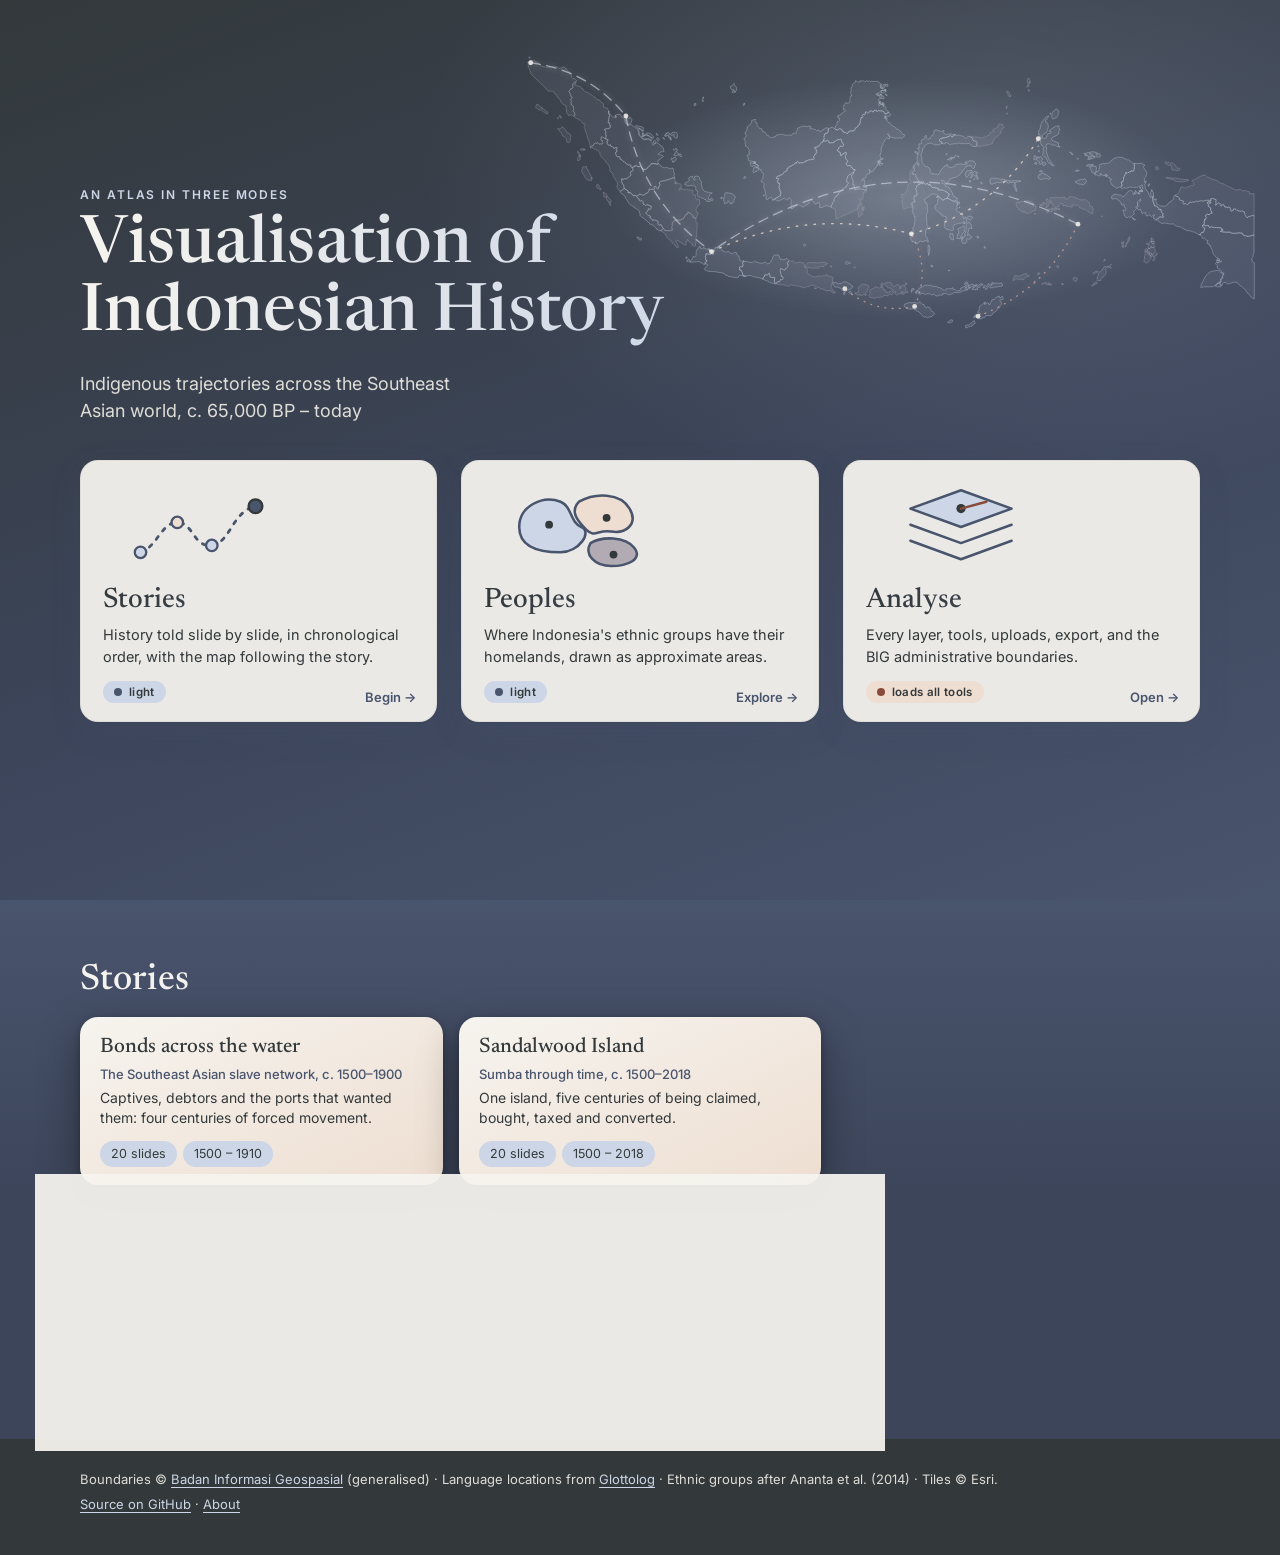
==== commit 2d5fef74: "v3: three light modes, BIG boundaries, slide-style stories, Drive archive - Split the app into separ" ====
--- a/index.html
+++ b/index.html
@@ -4,78 +4,92 @@
 <meta charset="utf-8">
 <meta name="viewport" content="width=device-width, initial-scale=1, viewport-fit=cover">
 <title>Visualisation of Indonesian History</title>
-<meta name="description" content="An interactive web map of the Southeast Asian world: indigenous trajectories, trade, religion, colonialism and independence, with GIS layers, spatial analysis, stories and verifiable scholarly sources.">
+<meta name="description" content="Indigenous trajectories across the Southeast Asian world: history told slide by slide, the homelands of Indonesia's peoples, and a full analysis workbench.">
 <meta name="theme-color" content="#33393B">
 <link rel="preconnect" href="https://fonts.googleapis.com">
 <link rel="preconnect" href="https://fonts.gstatic.com" crossorigin>
 <link href="https://fonts.googleapis.com/css2?family=Inter:wght@400;500;600&family=Newsreader:ital,opsz,wght@0,6..72,400;0,6..72,500;0,6..72,600;1,6..72,400;1,6..72,500&display=swap" rel="stylesheet">
 <link rel="icon" href="data:image/svg+xml,%3Csvg xmlns=%27http://www.w3.org/2000/svg%27 viewBox=%270 0 32 32%27%3E%3Ccircle cx=%2716%27 cy=%2716%27 r=%2712%27 fill=%27%2349546D%27 stroke=%27%23CCD6E6%27 stroke-width=%272.5%27/%3E%3Cpath d=%27M8 18c4-8 12-8 16-2%27 fill=%27none%27 stroke=%27%23EEDED1%27 stroke-width=%272%27/%3E%3C/svg%3E">
-<link rel="stylesheet" href="vendor/leaflet.css">
-<link rel="stylesheet" href="vendor/leaflet-geoman.css">
-<link rel="stylesheet" href="vendor/MarkerCluster.css">
-<link rel="stylesheet" href="css/app.css">
-<link rel="stylesheet" href="css/gis.css">
+<link rel="stylesheet" href="css/v3.css">
+<link rel="stylesheet" href="css/landing.css">
 </head>
-<body>
-<div id="app">
-  <div id="map" aria-label="Interactive web map of Southeast Asia">
-    <div id="loading" class="loading"><div class="loading-dot"></div><span>Raising the map…</span></div>
+<body class="landing on-dark">
+<header class="hero">
+  <div class="hero-map" aria-hidden="true">
+    <svg id="heroMap" viewBox="0 0 920 360" preserveAspectRatio="xMidYMid meet" role="presentation"></svg>
+  </div>
+  <div class="hero-copy">
+    <p class="kicker">An atlas in three modes</p>
+    <h1 class="g-title on-dark">Visualisation of Indonesian History</h1>
+    <p class="sub">Indigenous trajectories across the Southeast Asian world, c. 65,000&nbsp;BP – today</p>
   </div>
 
-  <header id="topbar" class="topbar">
-    <div class="brand">
-      <h1>Visualisation of Indonesian History</h1>
-      <p>Indigenous trajectories across the Southeast Asian world, c. 65,000&nbsp;BP – today</p>
+  <nav class="modes" aria-label="Choose a mode">
+    <a class="mode glass-light" href="story.html" id="modeStories">
+      <svg class="ill" viewBox="0 0 120 80" aria-hidden="true" fill="none" stroke-linecap="round" stroke-linejoin="round">
+        <path class="p1" d="M10 62c14-4 18-26 32-26s14 22 30 20 18-30 38-34" stroke="#49546D" stroke-width="2.4" stroke-dasharray="3 6"/>
+        <circle cx="10" cy="62" r="5" fill="#CCD6E6" stroke="#49546D" stroke-width="2"/>
+        <circle cx="42" cy="36" r="5" fill="#EEDED1" stroke="#49546D" stroke-width="2"/>
+        <circle cx="72" cy="56" r="5" fill="#CCD6E6" stroke="#49546D" stroke-width="2"/>
+        <circle cx="110" cy="22" r="6" fill="#49546D" stroke="#33393B" stroke-width="2"/>
+        <path d="M88 10h18v10M88 10l8 8" stroke="#8A4B3C" stroke-width="2" opacity="0"/>
+      </svg>
+      <h2 class="mode-t">Stories</h2>
+      <p class="mode-d">History told slide by slide, in chronological order, with the map following the story.</p>
+      <span class="weight"><i></i>light</span>
+      <span class="go" aria-hidden="true">Begin →</span>
+    </a>
+    <a class="mode glass-light" href="peoples.html" id="modePeoples">
+      <svg class="ill" viewBox="0 0 120 80" aria-hidden="true" fill="none" stroke-linecap="round" stroke-linejoin="round">
+        <path class="p1" d="M8 40C8 22 28 12 44 18c10 4 8 18 18 22s-2 22-18 22C22 62 8 56 8 40z" fill="#CCD6E6" stroke="#49546D" stroke-width="2.2"/>
+        <path class="p2" d="M60 18c14-8 36-8 44 6s-4 22-16 20-14 6-22-2-14-16-6-24z" fill="#EEDED1" stroke="#49546D" stroke-width="2.2"/>
+        <path class="p3" d="M70 54c10-6 30-6 38 4s-6 16-20 16-24-10-18-20z" fill="#B2ABB4" stroke="#49546D" stroke-width="2.2"/>
+        <circle cx="34" cy="38" r="3.4" fill="#33393B"/><circle cx="84" cy="32" r="3.4" fill="#33393B"/><circle cx="90" cy="64" r="3.4" fill="#33393B"/>
+      </svg>
+      <h2 class="mode-t">Peoples</h2>
+      <p class="mode-d">Where Indonesia's ethnic groups have their homelands, drawn as approximate areas.</p>
+      <span class="weight"><i></i>light</span>
+      <span class="go" aria-hidden="true">Explore →</span>
+    </a>
+    <a class="mode glass-light" href="analyse.html" id="modeAnalyse">
+      <svg class="ill" viewBox="0 0 120 80" aria-hidden="true" fill="none" stroke-linecap="round" stroke-linejoin="round">
+        <path class="p1" d="M60 8l44 16-44 16L16 24z" fill="#CCD6E6" stroke="#49546D" stroke-width="2.2"/>
+        <path class="p2" d="M16 38l44 16 44-16" stroke="#49546D" stroke-width="2.2"/>
+        <path class="p3" d="M16 52l44 16 44-16" stroke="#49546D" stroke-width="2.2"/>
+        <circle cx="60" cy="24" r="4" fill="#33393B"/><path d="M60 24l22-6" stroke="#8A4B3C" stroke-width="2.2"/>
+      </svg>
+      <h2 class="mode-t">Analyse</h2>
+      <p class="mode-d">Every layer, tools, uploads, export, and the BIG administrative boundaries.</p>
+      <span class="weight heavy"><i></i>loads all tools</span>
+      <span class="go" aria-hidden="true">Open →</span>
+    </a>
+  </nav>
+</header>
+
+<main>
+  <section class="strip" id="storiesStrip" aria-labelledby="stripT" hidden>
+    <div class="wrap">
+      <h2 id="stripT" class="g-title on-dark">Stories</h2>
+      <div class="strip-row" id="storyCards"></div>
     </div>
-    <div class="search" role="search">
-      <input id="search" type="search" placeholder="Search events, peoples, groups, layers, sources…" aria-label="Search events, peoples, ethnic groups, layers and sources" autocomplete="off">
-      <div id="searchResults" class="search-results" hidden></div>
-    </div>
-    <nav class="topnav" aria-label="Main">
-      <button class="btn" data-open="stories" aria-label="Stories">Stories</button>
-      <button class="btn" data-open="analyse" aria-label="Spatial analysis">Analyse</button>
-      <button class="btn" data-open="questions" aria-label="Questions guided tour">Questions</button>
-      <button class="btn" data-open="sources" aria-label="Sources bibliography">Sources</button>
-      <button class="btn" data-open="notes" aria-label="Notes">Notes</button>
-      <button class="btn" data-open="about" aria-label="About">About</button>
-      <button class="btn btn-icon" id="btnHome" aria-label="Reset map to home view" title="Home view">⌂</button>
-    </nav>
-  </header>
+  </section>
 
-  <aside id="layers" class="layers" aria-label="Layers"></aside>
-  <aside id="analyse" class="layers analyse" aria-label="Analyse" hidden></aside>
-  <aside id="story" class="story" aria-label="Story" hidden></aside>
+  <section class="about" id="about" aria-labelledby="aboutT">
+    <div class="wrap"><div class="about-card glass-light">
+      <h2 id="aboutT" class="g-title on-light">About</h2>
+      <p>Built by Ejak (Reza Arlianda), PhD researcher at the Bartlett School of Architecture, UCL, with Claude. Every claim on the map is sourced: each card names its sources and says how certain the claim is. Ethnic-group areas and administrative boundaries are generalised and approximate, and say so.</p>
+    </div></div>
+  </section>
+</main>
 
-  <aside id="card" class="card" aria-label="Detail card" aria-hidden="true"></aside>
-
-  <div id="tourHud" class="tour-hud" hidden></div>
-  <div id="liveMeasure" class="live-measure" hidden></div>
-
-  <footer id="timeline" class="timeline" aria-label="Timeline"></footer>
-
-  <nav id="tabbar" class="tabbar" aria-label="Mobile navigation">
-    <button data-tab="layers"><span>◫</span>Layers</button>
-    <button data-open="stories"><span>❦</span>Stories</button>
-    <button data-open="analyse"><span>⌖</span>Analyse</button>
-    <button data-open="sources"><span>❡</span>Sources</button>
-    <button data-open="more"><span>⋯</span>More</button>
-  </nav>
-
-  <div id="modal" class="modal" hidden><div class="modal-backdrop"></div><section class="modal-sheet" role="dialog" aria-modal="true" id="modalSheet"></section></div>
-  <div id="popover" class="popover" hidden></div>
-  <div id="tooltip" class="tooltip" role="tooltip" hidden></div>
-</div>
-<svg width="0" height="0" style="position:absolute" aria-hidden="true" focusable="false"><defs id="svgDefs"></defs></svg>
+<footer class="foot">
+  <div class="wrap">
+    <p>Boundaries © <a href="https://geoservices.big.go.id/" target="_blank" rel="noopener">Badan Informasi Geospasial</a> (generalised) · Language locations from <a href="https://glottolog.org" target="_blank" rel="noopener">Glottolog</a> · Ethnic groups after Ananta et al. (2014) · Tiles © Esri.</p>
+    <p><a href="https://github.com/sambeltempoyak/visualisation-of-indonesian-history" target="_blank" rel="noopener">Source on GitHub</a> · <a href="#about">About</a></p>
+  </div>
+</footer>
 
 <script src="vendor/topojson-client.min.js"></script>
-<script src="vendor/leaflet.js"></script>
-<script src="vendor/leaflet-geoman.min.js"></script>
-<script src="vendor/leaflet.markercluster.js"></script>
-<script src="vendor/leaflet-heat.js"></script>
-<script src="vendor/esri-leaflet.js"></script>
-<script src="vendor/turf.min.js"></script>
-<script src="vendor/shp.min.js"></script>
-<script src="vendor/togeojson.umd.js"></script>
-<script type="module" src="js/main.js"></script>
+<script type="module" src="js/landing.js"></script>
 </body>
 </html>
--- a/css/v3.css
+++ b/css/v3.css
@@ -0,0 +1,84 @@
+/* v3.css — shared look of the light pages (landing, Stories, Peoples). Palette A (Ejak / Lushpin) only.
+   Forest River #33393B · Blue Indigo #49546D · Raindrops #B2ABB4 (on dark only) · Vaporous Gray #DFDDD7 · VG Var #F6F4EF
+   Dew #EEDED1 · Ancient Water #CCD6E6 · soft text on light #5B6264 · warning brown #8A4B3C (captivity/violence).
+   Rule: every surface declares its own color with its background (design rules §5.6). */
+:root {
+  --forest: #33393B; --indigo: #49546D; --rain: #B2ABB4; --vapor: #DFDDD7; --vgvar: #F6F4EF; --dew: #EEDED1; --water: #CCD6E6;
+  --soft: #5B6264; --brown: #8A4B3C;
+  --g-dusk: linear-gradient(160deg, #33393B 0%, #49546D 100%);
+  --g-mist: linear-gradient(165deg, #F6F4EF 0%, #EEDED1 55%, #CCD6E6 100%);
+  --g-rain: linear-gradient(135deg, #CCD6E6 0%, #DFDDD7 100%);
+  --g-head-dark: linear-gradient(90deg, #F6F4EF, #CCD6E6);
+  --g-head-light: linear-gradient(90deg, #33393B, #49546D);
+  --serif: 'Newsreader', 'Iowan Old Style', 'Palatino Linotype', Georgia, serif;
+  --sans: 'Inter', system-ui, -apple-system, 'Segoe UI', Roboto, sans-serif;
+  --sh: 0 1px 2px rgba(51, 57, 59, .08), 0 10px 30px rgba(73, 84, 109, .18);
+  --sh-dark: 0 2px 6px rgba(0, 0, 0, .25), 0 14px 40px rgba(0, 0, 0, .35);
+  --r-card: 18px; --r-btn: 12px;
+}
+* { box-sizing: border-box; }
+html, body { margin: 0; height: 100%; font-family: var(--sans); font-size: 15px; -webkit-font-smoothing: antialiased; background: #33393B; color: #F6F4EF; }
+button { font: inherit; cursor: pointer; }
+a { color: inherit; }
+[hidden] { display: none !important; }
+:focus-visible { outline: 2px solid #CCD6E6; outline-offset: 2px; }
+.light :focus-visible { outline-color: #49546D; }
+@media (prefers-reduced-motion: reduce) { *, *::before, *::after { animation-duration: .01ms !important; animation-iteration-count: 1 !important; transition-duration: .01ms !important; } }
+
+/* ---- gradient headings ---- */
+.g-title { font-family: var(--serif); font-weight: 500; letter-spacing: .003em; -webkit-background-clip: text; background-clip: text; -webkit-text-fill-color: transparent; }
+.on-dark .g-title, .g-title.on-dark { background-image: var(--g-head-dark); color: #F6F4EF; }
+.on-light .g-title, .g-title.on-light { background-image: var(--g-head-light); color: #33393B; }
+
+/* ---- surfaces ---- */
+.glass-dark { background: linear-gradient(160deg, rgba(51, 57, 59, .92), rgba(73, 84, 109, .88)); color: #F6F4EF; backdrop-filter: blur(14px) saturate(1.1); -webkit-backdrop-filter: blur(14px); border: 1px solid rgba(204, 214, 230, .16); box-shadow: var(--sh-dark); border-radius: var(--r-card); }
+.glass-light { background: rgba(246, 244, 239, .94); color: #33393B; backdrop-filter: blur(12px); -webkit-backdrop-filter: blur(12px); border: 1px solid rgba(223, 221, 215, .9); box-shadow: var(--sh); border-radius: var(--r-card); }
+.glass-light p, .glass-light li { color: #33393B; }
+.glass-light .soft { color: #5B6264; }
+.glass-dark .soft { color: #DFDDD7; }
+
+/* ---- buttons ---- */
+.b { display: inline-flex; align-items: center; justify-content: center; gap: 7px; min-height: 40px; padding: 8px 16px; border-radius: var(--r-btn); border: 1px solid transparent; font-weight: 500; font-size: 14px; text-decoration: none; transition: transform .18s, filter .18s, box-shadow .18s; }
+.b:hover { transform: translateY(-1px); filter: brightness(1.06); }
+.b:disabled { opacity: .45; cursor: default; transform: none; }
+/* on dark surfaces: light buttons with dark ink */
+.on-dark .b, .glass-dark .b { background: linear-gradient(135deg, #F6F4EF, #CCD6E6); color: #33393B; }
+.on-dark .b.ghost, .glass-dark .b.ghost { background: rgba(246, 244, 239, .10); color: #F6F4EF; border-color: rgba(246, 244, 239, .3); }
+/* on light surfaces: dusk buttons with light ink */
+.on-light .b, .glass-light .b { background: var(--g-dusk); color: #F6F4EF; }
+.on-light .b.ghost, .glass-light .b.ghost { background: #EEDED1; color: #33393B; border-color: #DFDDD7; }
+.b.round { width: 44px; height: 44px; padding: 0; border-radius: 50%; }
+.b.sm { min-height: 32px; padding: 4px 12px; font-size: 13px; border-radius: 10px; }
+
+/* ---- chips & tier badges ---- */
+.chip { display: inline-flex; align-items: center; gap: 6px; padding: 4px 10px; border-radius: 999px; font-size: 12.5px; line-height: 1.3; border: 1px solid transparent; text-decoration: none; }
+.glass-light .chip, .on-light .chip { background: #EEDED1; color: #33393B; border-color: #DFDDD7; }
+.glass-dark .chip, .on-dark .chip { background: rgba(246, 244, 239, .12); color: #F6F4EF; border-color: rgba(246, 244, 239, .26); }
+.tier { display: inline-grid; place-items: center; min-width: 18px; height: 18px; border-radius: 999px; font-size: 10.5px; font-weight: 600; padding: 0 5px; }
+.tier-pr { background: #49546D; color: #F6F4EF; }
+.tier-pri { background: #CCD6E6; color: #33393B; }
+.tier-o { background: #DFDDD7; color: #33393B; }
+.tier-x { background: #8A4B3C; color: #F6F4EF; }
+
+/* ---- place markers (core/symbols.js placeIcon) ---- */
+.vp-wrap { pointer-events: auto; }
+.vp { position: absolute; transform: translate(-15px, -50%); display: flex; align-items: center; gap: 6px; white-space: nowrap; animation: vp-in .5s cubic-bezier(.2, .9, .3, 1.2) both; animation-delay: var(--d, 0ms); }
+.vp-tok { display: grid; place-items: center; width: 30px; height: 30px; border-radius: 50%; }
+.vp.on-light .vp-tok { background: linear-gradient(135deg, #F6F4EF, #EEDED1); color: #33393B; box-shadow: 0 0 0 2px #49546D, 0 4px 12px rgba(51, 57, 59, .3); }
+.vp.on-dark .vp-tok { background: linear-gradient(135deg, #F6F4EF, #CCD6E6); color: #33393B; box-shadow: 0 0 0 2px rgba(246, 244, 239, .55), 0 4px 14px rgba(0, 0, 0, .45); }
+.vp-lab { font: 600 12.5px var(--sans); padding: 3px 9px; border-radius: 999px; }
+.vp.on-light .vp-lab { background: rgba(246, 244, 239, .92); color: #33393B; }
+.vp.on-dark .vp-lab { background: rgba(51, 57, 59, .82); color: #F6F4EF; }
+@keyframes vp-in { from { opacity: 0; transform: translate(-15px, -30%) scale(.6); } to { opacity: 1; transform: translate(-15px, -50%) scale(1); } }
+
+/* ---- flow labels ---- */
+.vf-label { font: 600 12px var(--sans); padding: 3px 9px; border-radius: 999px; white-space: nowrap; transform: translate(-50%, -50%); position: absolute; }
+.base-dark .vf-label { background: rgba(51, 57, 59, .82); color: #F6F4EF; }
+.vf-label { background: rgba(246, 244, 239, .92); color: #33393B; }
+
+/* ---- leaflet chrome ---- */
+.leaflet-container { font-family: var(--sans); background: #CCD6E6; }
+.base-dark.leaflet-container { background: #262B2D; }
+.leaflet-control-attribution { background: rgba(246, 244, 239, .78) !important; color: #33393B !important; border-radius: 10px 0 0 0; font-size: 10.5px; }
+.leaflet-control-attribution a { color: #49546D !important; }
+.leaflet-bar a { background: #F6F4EF; color: #33393B; border-color: #DFDDD7; }
--- a/css/landing.css
+++ b/css/landing.css
@@ -0,0 +1,81 @@
+/* landing.css — the three-mode front page. Palette A; every surface sets its own ink. */
+body.landing { background: #33393B; color: #F6F4EF; overflow-x: hidden; overflow-y: auto; height: auto; min-height: 100%; }
+html { height: auto; scroll-behavior: smooth; }
+.wrap { width: min(1120px, 100% - 40px); margin: 0 auto; }
+
+/* ---- hero ---- */
+.hero { position: relative; min-height: 100vh; min-height: 100svh; display: flex; flex-direction: column; justify-content: center; gap: clamp(22px, 4vh, 44px); padding: clamp(28px, 6vh, 64px) max(20px, calc((100% - 1120px) / 2)) clamp(28px, 5vh, 56px);
+  background: radial-gradient(900px 520px at 78% 18%, rgba(204, 214, 230, .16), transparent 65%), linear-gradient(160deg, #33393B 0%, #3C455A 55%, #49546D 100%); color: #F6F4EF; overflow: hidden; isolation: isolate; }
+.hero-map { position: absolute; z-index: -1; right: 1.5%; top: 5%; width: min(58%, 900px); opacity: .95; pointer-events: none; }
+.hero-map svg { width: 100%; height: auto; display: block; overflow: visible; }
+.hero-copy { position: relative; max-width: 640px; }
+.kicker { margin: 0 0 10px; font: 600 12px var(--sans); letter-spacing: .16em; text-transform: uppercase; color: #CCD6E6; }
+.hero h1 { margin: 0; font-size: clamp(34px, 5.6vw, 66px); line-height: 1.04; padding-bottom: .08em; }
+.sub { text-wrap: balance; margin: 16px 0 0; max-width: 34em; font: 400 clamp(15px, 1.5vw, 18px)/1.5 var(--sans); color: #DFDDD7; }
+
+/* hero map: provinces as soft strokes, slow drift, glowing arcs */
+.pv { fill: rgba(204, 214, 230, .07); stroke: #CCD6E6; stroke-opacity: .5; stroke-width: .7; stroke-linejoin: round; vector-effect: non-scaling-stroke; animation: breathe 22s ease-in-out infinite; }
+.pv:nth-child(3n) { animation-delay: -7s; stroke: #B2ABB4; } .pv:nth-child(3n+1) { animation-delay: -14s; }
+@keyframes breathe { 0%, 100% { fill: rgba(204, 214, 230, .05); stroke-opacity: .42; } 50% { fill: rgba(204, 214, 230, .16); stroke-opacity: .78; } }
+#heroMap .drift { animation: drift 34s ease-in-out infinite alternate; transform-origin: 50% 50%; }
+@keyframes drift { from { transform: translate3d(-6px, 3px, 0) scale(1); } to { transform: translate3d(8px, -4px, 0) scale(1.012); } }
+.arc { fill: none; stroke: #EEDED1; stroke-width: 1.6; stroke-linecap: round; stroke-dasharray: 2 9; opacity: .85; animation: flow 22s linear infinite; filter: drop-shadow(0 0 4px rgba(238, 222, 209, .55)); }
+.arc.b { stroke: #CCD6E6; stroke-dasharray: 12 8; animation-duration: 30s; opacity: .7; }
+.arc.c { stroke: #E2AC9C; stroke-dasharray: 1 8; animation-duration: 26s; animation-direction: reverse; opacity: .8; }
+@keyframes flow { to { stroke-dashoffset: -440; } }
+.node { fill: #F6F4EF; opacity: .9; animation: pulse 6s ease-in-out infinite; transform-box: fill-box; transform-origin: center; }
+@keyframes pulse { 0%, 100% { opacity: .55; transform: scale(.8); } 50% { opacity: 1; transform: scale(1.35); } }
+.glow { animation: glow 20s ease-in-out infinite alternate; }
+@keyframes glow { from { opacity: .45; } to { opacity: .9; } }
+
+/* ---- mode cards (glass-light: dark ink on light) ---- */
+.modes { position: relative; display: grid; grid-template-columns: repeat(3, minmax(0, 1fr)); gap: clamp(14px, 2vw, 24px); max-width: 1120px; width: 100%; }
+.mode { position: relative; display: flex; flex-direction: column; gap: 8px; padding: 20px 22px 18px; text-decoration: none; color: #33393B; min-height: 262px; transition: transform .28s cubic-bezier(.2, .8, .3, 1), box-shadow .28s; overflow: hidden; }
+.mode::before { content: ""; position: absolute; inset: 0; z-index: 0; background: linear-gradient(160deg, rgba(246, 244, 239, 0) 40%, rgba(204, 214, 230, .55) 100%); opacity: 0; transition: opacity .3s; }
+.mode > * { position: relative; z-index: 1; }
+.mode:hover, .mode:focus-visible { transform: translateY(-6px); box-shadow: 0 2px 6px rgba(0, 0, 0, .2), 0 22px 50px rgba(0, 0, 0, .38); }
+.mode:hover::before, .mode:focus-visible::before { opacity: 1; }
+.mode:focus-visible { outline: 3px solid #CCD6E6; outline-offset: 3px; }
+.mode .ill { width: 100%; max-width: 190px; height: 92px; margin-bottom: 4px; }
+.mode .ill path { transition: stroke-dashoffset .8s, transform .5s; }
+.mode:hover .ill .p1 { transform: translateY(-2px); } .mode:hover .ill .p2 { transform: translate(2px, -3px); } .mode:hover .ill .p3 { transform: translate(-2px, 2px); }
+.mode-t { margin: 0; font: 500 28px/1.1 var(--serif); color: #33393B; background: var(--g-head-light); -webkit-background-clip: text; background-clip: text; -webkit-text-fill-color: transparent; }
+.mode-d { margin: 0; font-size: 14.5px; line-height: 1.5; color: #33393B; flex: 1; }
+.weight { align-self: flex-start; display: inline-flex; align-items: center; gap: 7px; padding: 4px 11px; border-radius: 999px; font: 600 11.5px var(--sans); letter-spacing: .03em; background: #CCD6E6; color: #33393B; }
+.weight i { width: 8px; height: 8px; border-radius: 50%; background: #49546D; }
+.weight.heavy { background: #EEDED1; } .weight.heavy i { background: #8A4B3C; }
+.go { position: absolute !important; right: 20px; bottom: 16px; font: 600 13px var(--sans); color: #49546D; transition: transform .25s; }
+.mode:hover .go { transform: translateX(4px); }
+
+/* ---- stories strip ---- */
+.strip { padding: clamp(36px, 7vh, 72px) 0 12px; background: linear-gradient(180deg, #49546D 0%, #3C455A 100%); color: #F6F4EF; }
+.strip h2 { margin: 0 0 18px; font-size: clamp(26px, 3vw, 36px); }
+.strip-row { display: grid; grid-template-columns: repeat(auto-fill, minmax(300px, 1fr)); gap: 16px; }
+.scard { display: flex; flex-direction: column; gap: 6px; padding: 18px 20px; text-decoration: none; background: linear-gradient(155deg, #F6F4EF 0%, #EEDED1 100%); color: #33393B; border-radius: var(--r-card); box-shadow: var(--sh-dark); transition: transform .25s, box-shadow .25s; min-height: 44px; }
+.scard:hover, .scard:focus-visible { transform: translateY(-4px); } .scard:focus-visible { outline: 3px solid #CCD6E6; outline-offset: 3px; }
+.scard h3 { margin: 0; font: 500 21px/1.2 var(--serif); color: #33393B; }
+.scard p { margin: 0; font-size: 14px; line-height: 1.45; color: #33393B; flex: 1; }
+.scard .meta { display: flex; flex-wrap: wrap; gap: 6px; margin-top: 6px; }
+.scard .chip { background: #CCD6E6; color: #33393B; border-color: transparent; }
+
+/* ---- about + footer ---- */
+.about { padding: 12px 0 44px; background: #3C455A; }
+.strip[hidden] + .about { padding-top: 44px; background: linear-gradient(180deg, #49546D, #3C455A); }
+.about-card { padding: 26px 28px; max-width: 760px; }
+.scard .sub-t { margin: 0; font: 500 13px var(--sans); color: #49546D; flex: 0; }
+.about-card h2 { margin: 0 0 8px; font-size: 28px; }
+.about-card p { margin: 0; font-size: 15px; line-height: 1.6; color: #33393B; }
+.foot { padding: 26px 0 36px; background: #33393B; color: #DFDDD7; font-size: 13px; line-height: 1.6; }
+.foot p { margin: 4px 0; color: #DFDDD7; } .foot a { color: #CCD6E6; text-underline-offset: 3px; }
+
+/* ---- mobile ---- */
+@media (max-width: 860px) {
+  .hero { min-height: 0; justify-content: flex-start; padding-top: 28px; gap: 22px; }
+  .hero-map { position: relative; right: auto; top: auto; width: 100%; max-height: 190px; order: -1; margin: 0 0 -6px; opacity: .9; }
+  .hero-map svg { max-height: 190px; }
+  .modes { grid-template-columns: 1fr; }
+  .mode { min-height: 0; padding-bottom: 52px; } .mode .ill { height: 70px; max-width: 150px; }
+  .go { bottom: 14px; }
+  .strip-row { grid-template-columns: 1fr; }
+}
+@media (prefers-reduced-motion: reduce) { .pv, .arc, .node, .glow, #heroMap .drift { animation: none !important; } html { scroll-behavior: auto; } }
